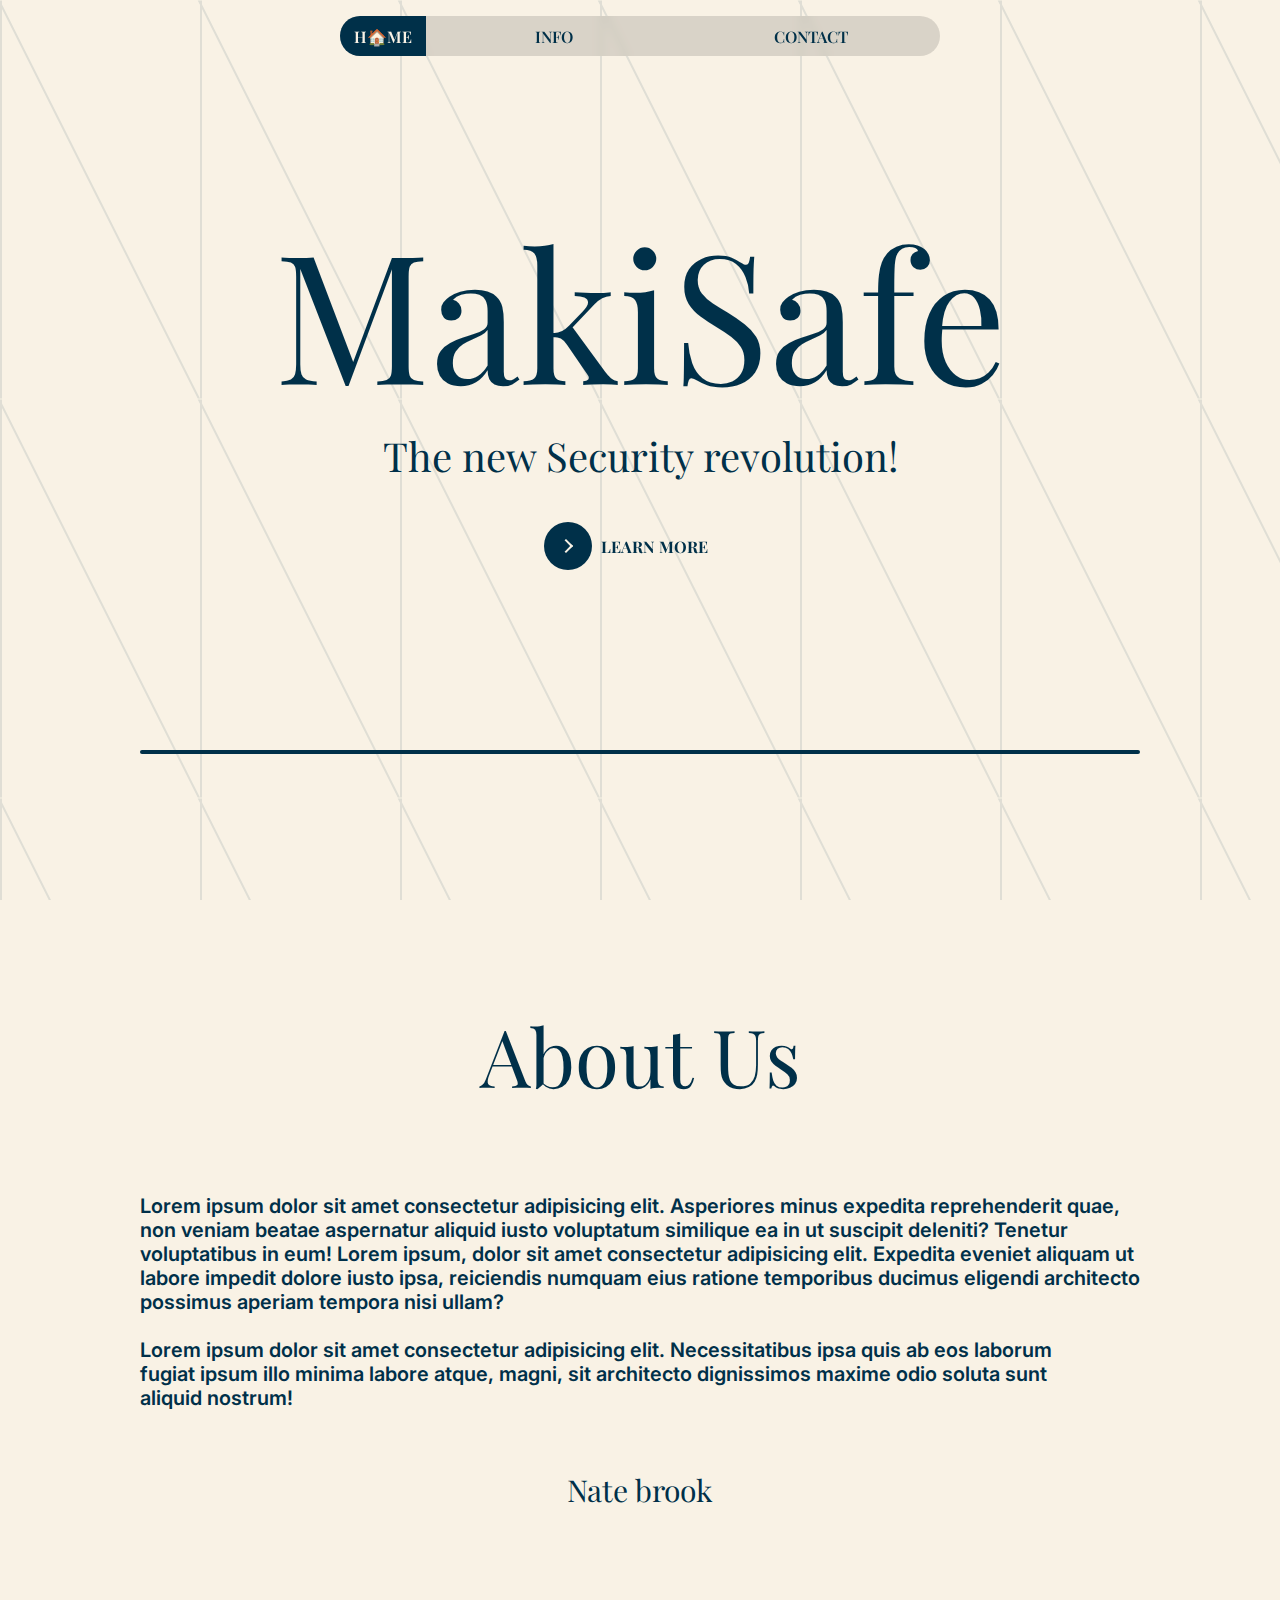
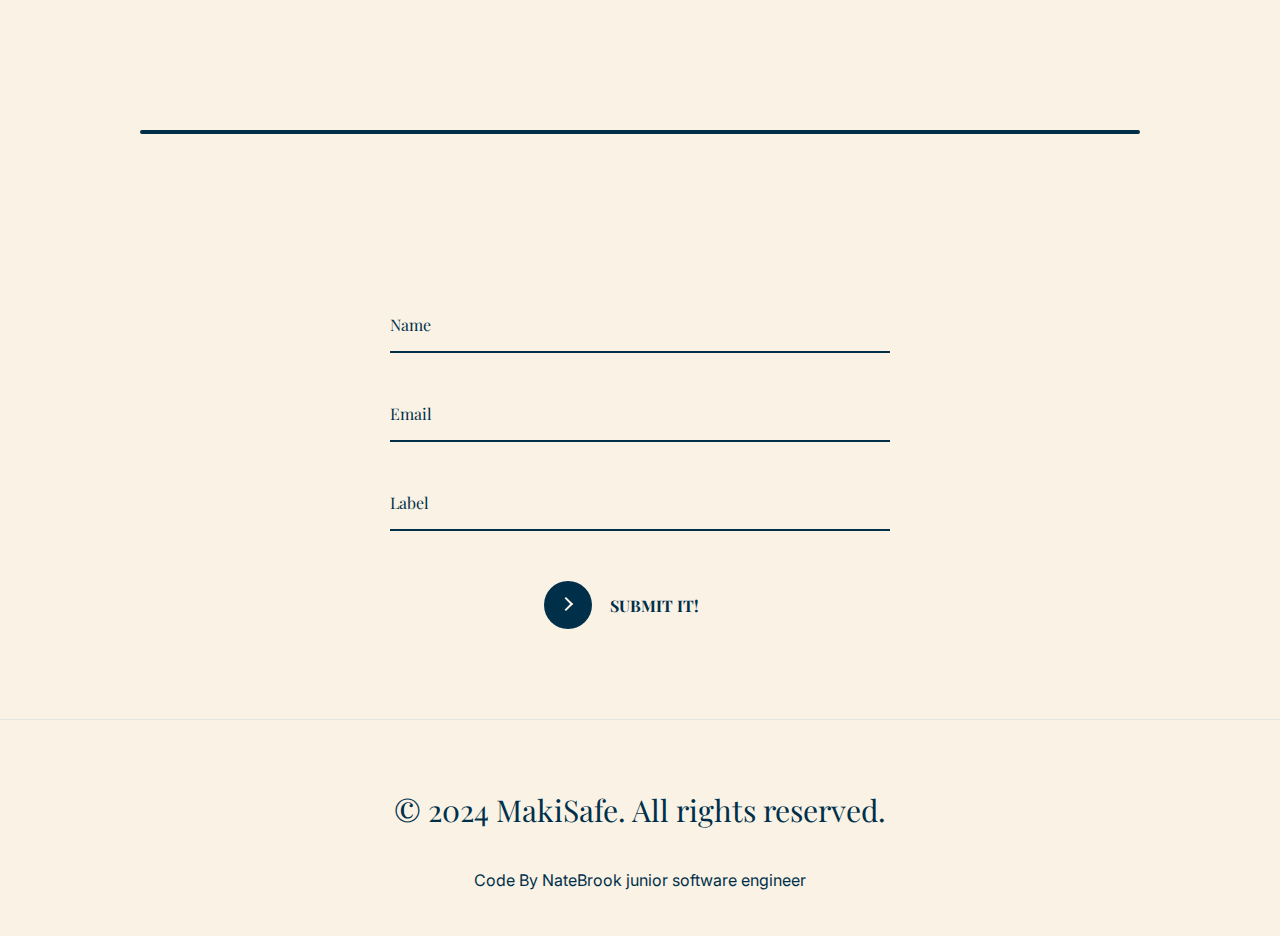
==== index.html @ 42808ca0 "Update index.html" ====
<!DOCTYPE html>
<html lang="en">
  <head>
    <link type="text/css" rel="stylesheet" href="style.css"/>
  </head>
  <body>
    <!DOCTYPE html>
<html lang="en">

<head>
  <meta charset="UTF-8">
  <meta name="viewport" content="width=device-width, initial-scale=1.0">
  <title>MakiSafe</title>

  <script src="https://code.jquery.com/jquery-3.6.4.min.js"></script>

</head>

<body>
  <header>
    <nav>
      <ul>
        <li class="home active"><a href="#hero">H🏠me</a></li>
        <li class="about"><a href="#about">Info</a></li>
        <li class="contact"><a href="#contact">Contact</a></li>
      </ul>
    </nav>
  </header>
  <main>
    <section class="hero" id="hero">
      <h1>MakiSafe</h1>
      <h3>The new Security revolution!</h3>
      <button class="learn-more">
        <span class="circle" aria-hidden="true">
        <span class="icon arrow"></span>
        </span>
        <span class="button-text">Learn More</span>
      </button>
    </section>
    <hr>
    <section class="about" id="about">
      <h2>About Us</h2>
      <p>Lorem ipsum dolor sit amet consectetur adipisicing elit. Asperiores minus expedita reprehenderit quae, non
        veniam beatae aspernatur aliquid iusto voluptatum similique ea in ut suscipit deleniti? Tenetur voluptatibus in
        eum! Lorem ipsum, dolor sit amet consectetur adipisicing elit. Expedita eveniet aliquam ut labore impedit dolore
        iusto ipsa, reiciendis numquam eius ratione temporibus ducimus eligendi architecto possimus aperiam tempora nisi
        ullam? <br> <br>Lorem ipsum dolor sit amet consectetur adipisicing elit. Necessitatibus ipsa quis ab eos laborum fugiat ipsum illo minima labore atque, magni, sit architecto dignissimos maxime odio soluta sunt aliquid nostrum!
        <br>
      </p>
      <h4>
        Nate brook
      </h4>
    </section>
    <hr>
    <section class="contact" id="contact">
      <form action="">
        <div class="input-container">
          <input type="text" id="input" required="">
          <label for="input" class="label">Name</label>
          <div class="underline"></div>
        </div>
        <div class="input-container">
          <input type="text" id="input" required="">
          <label for="input" class="label">Email</label>
          <div class="underline"></div>
        </div>
        <div class="input-container">
          <input type="text" id="input" required="">
          <label for="input" class="label">Label</label>
          <div class="underline"></div>
        </div>
        <button type="submit" class="learn-more">
        <span class="circle" aria-hidden="true">
        <span class="icon arrow"></span>
        </span>
        <span class="button-text">Submit It!</span>
      </button>

      </form>
    </section>
    <footer class="footer">
      <h4>© 2024 MakiSafe. All rights reserved.</h4>
      <h5>Code By NateBrook junior software engineer</h5>
    </footer>
</body>

</html>
    <script type="module" src="script.js"></script>
  </body>
</html>
---- style.css ----
@import url('https://fonts.googleapis.com/css2?family=Bebas+Neue&family=Playfair+Display:ital@1&display=swap');

  @import url('https://fonts.googleapis.com/css2?family=Inter&display=swap');

  :root {
    --strong: #780000;
    --titles: #C1121F;
    --primary: #f9f2e5;
    --secondary: #003049;
    --hover: #669BBC;
  }

  /* font-family: 'Bebas Neue', sans-serif;
  font-family: 'Playfair Display', serif; */


  /* Css reset start */
  * {
    min-width: 0;
    font: inherit;
  }

  *,
  *::before,
  *::after {
    box-sizing: border-box;
  }

  img,
  video,
  svg {
    display: block;
    height: auto;
    max-width: 100%;
  }

  body {
    margin: 0;
    min-height: 100dvh;
    font-family: 'Playfair Display', serif;
    color: var(--secondary);
  }

  h1,
  h2,
  h3,
  h4,
  h5,
  h6 {
    text-wrap: balance;
  }

  p {
    text-wrap: pretty;
  }

  /* Css reset end */

  html {
    background-color: var(--primary);
    background-image: url("data:image/svg+xml,%3Csvg xmlns='http://www.w3.org/2000/svg' width='200' height='399' viewBox='0 0 100 199'%3E%3Cg fill='%23003049' fill-opacity='.1'%3E%3Cpath d='M0 199V0h1v1.99L100 199h-1.12L1 4.22V199H0zM100 2h-.12l-1-2H100v2z'%3E%3C/path%3E%3C/g%3E%3C/svg%3E");
    background-attachment: fixed;
    scroll-behavior: smooth;
  }

  hr {
    width: 100%;
    max-width: 1000px;
    margin: auto;
    height: 4px;
    background-color: var(--secondary);
    border: none;
    border-radius: 25px;
    margin-top: 20dvh;
    margin-bottom: 20dvh;
  }

  p {
    font-weight: 600;
    text-align: left;
    font-size: clamp(10px, 17.5vw, 20px);
    font-family: 'Inter', sans-serif;
  }


  h1 {
    font-size: clamp(100px, 17.5vw, 180px);
    line-height: .1;
  }

  h2 {
    font-size: clamp(40px, 17.5vw, 80px);
  }

  h3 {
    font-size: clamp(40px, 17.5vw, 40px);
    margin-top: -10px;
  }

  h4 {
    font-size: clamp(20px, 17.5vw, 30px);
  }
  h5 {
    font-size: clamp(10px, 17.5vw, 16px);
    font-family: 'Inter', sans-serif;
  }

  button {
    position: relative;
    display: inline-block;
    cursor: pointer;
    outline: none;
    border: 0;
    vertical-align: middle;
    text-decoration: none;
    background: transparent;
    padding: 0;
    font-size: inherit;
    font-family: inherit;
  }

  button.learn-more {
    width: 12rem;
    height: auto;
  }

  button.learn-more .circle {
    -webkit-transition: all 0.45s cubic-bezier(0.65, 0, 0.076, 1);
    transition: all 0.45s cubic-bezier(0.65, 0, 0.076, 1);
    position: relative;
    display: block;
    margin: 0;
    width: 3rem;
    height: 3rem;
    background: var(--secondary);
    border-radius: 1.625rem;
  }

  button.learn-more .circle .icon {
    -webkit-transition: all 0.45s cubic-bezier(0.65, 0, 0.076, 1);
    transition: all 0.45s cubic-bezier(0.65, 0, 0.076, 1);
    position: absolute;
    top: 0;
    bottom: 0;
    margin: auto;
    background: var(--primary);
  }

  button.learn-more .circle .icon.arrow {
    -webkit-transition: all 0.45s cubic-bezier(0.65, 0, 0.076, 1);
    transition: all 0.45s cubic-bezier(0.65, 0, 0.076, 1);
    left: 0.625rem;
    width: 1.125rem;
    height: 0.125rem;
    background: none;
  }

  button.learn-more .circle .icon.arrow::before {
    position: absolute;
    content: "";
    top: -0.29rem;
    right: 0.0625rem;
    width: 0.625rem;
    height: 0.625rem;
    border-top: 0.125rem solid var(--primary);
    border-right: 0.125rem solid var(--primary);
    -webkit-transform: rotate(45deg);
    -ms-transform: rotate(45deg);
    transform: rotate(45deg);
  }

  button.learn-more .button-text {
    -webkit-transition: all 0.45s cubic-bezier(0.65, 0, 0.076, 1);
    transition: all 0.45s cubic-bezier(0.65, 0, 0.076, 1);
    position: absolute;
    top: 0;
    left: 0;
    right: 0;
    bottom: 0;
    padding: 0.75rem 0;
    margin: 0 0 0 1.85rem;
    color: var(--secondary);
    font-weight: 700;
    line-height: 1.6;
    text-align: center;
    text-transform: uppercase;
  }

  button:hover .circle {
    width: 100%;
  }

  button:hover .circle .icon.arrow {
    background: var(--primary);
    -webkit-transform: translate(1rem, 0);
    -ms-transform: translate(1rem, 0);
    transform: translate(1rem, 0);
  }

  button:hover .button-text {
    color: var(--primary);
  }

  header {
    width: 100%;
    text-align: center;
    position: fixed;
    top: 0;
  }

  nav {
    max-width: 600px;
    width: 100%;
    margin: auto;
    z-index:9999;
  }

  nav ul {
    width: 100%;
    display: flex;
    list-style: none;
    background: #00000020;
    backdrop-filter: blur(5px);
    height: 2.5em;
    align-items: center;
    border-radius: 50px;
    padding: 0;
  }

  nav li {
    width: calc(100% / 3);
    align-items: center;
    display: flex;
    justify-content: center;
    color: var(--secondary);
    height: 100%;
    font-weight: 600;
    text-transform: uppercase;
    transition: all ease .25s;
  }

  nav li:nth-child(1) {
    border-radius: 50px 0px 0px 50px;
  }

  nav li:nth-child(3) {
    border-radius: 0px 50px 50px 0px;
  }

  nav li.active {
    background: var(--secondary);
    color: var(--primary);
  }

  nav li:hover {
    background: var(--secondary);
    color: var(--primary);
  }

  nav li a {
    text-decoration: none;
    color: var(--secondary);
    text-align: center;
    display: flex;
    align-items: center;
    justify-content: center;
    width: 100%;
    height: 100%;
  }

  nav li:hover a {
    color: var(--primary);
  }

  nav li.active a {
    color: var(--primary);
  }

  .hero {
    padding-top: 20dvh;

    text-align: center;
    width: 100%;
    display: flex;
    align-items: center;
    flex-direction: column;
    max-width: 1000px;
    margin: auto;
  }

  .about {
    text-align: center;
    width: 100%;
    display: flex;
    align-items: center;
    flex-direction: column;
    max-width: 1000px;
    margin: auto;
  }

  .contact {
    text-align: center;
    width: 100%;
    max-width: 1000px;
    margin: auto;
  }

  .input-container {
    position: relative;
    margin: 50px auto;
    width: 100%;
    max-width: 500px;
  }

  .input-container input[type="text"] {
    font-size: 20px;
    width: 100%;
    border: none;
    border-bottom: 2px solid var(--secondary);
    padding: 5px 0;
    background-color: transparent;
    outline: none;
  }

  .input-container .label {
    position: absolute;
    top: 0;
    left: 0;
    color: var(--secondary);
    -webkit-transition: all 0.3s ease;
    transition: all 0.3s ease;
    pointer-events: none;
  }

  .input-container input[type="text"]:focus~.label,
  .input-container input[type="text"]:valid~.label {
    top: -20px;
    font-size: 16px;
    color: var(--titles);
  }

  .input-container .underline {
    position: absolute;
    bottom: 0;
    left: 0;
    height: 2px;
    width: 100%;
    background-color: var(--titles);
    -webkit-transform: scaleX(0);
    -ms-transform: scaleX(0);
    transform: scaleX(0);
    -webkit-transition: all 0.3s ease;
    transition: all 0.3s ease;
  }

  .input-container input[type="text"]:focus~.underline,
  .input-container input[type="text"]:valid~.underline {
    -webkit-transform: scaleX(1);
    -ms-transform: scaleX(1);
    transform: scaleX(1);
  }

  .footer {
    padding: 30px 30px 20px 30px;
    border-top: 1px solid #e5e5e5;
    margin-top: 10dvh;
    width: 100%;
    text-align: center;
    
  }
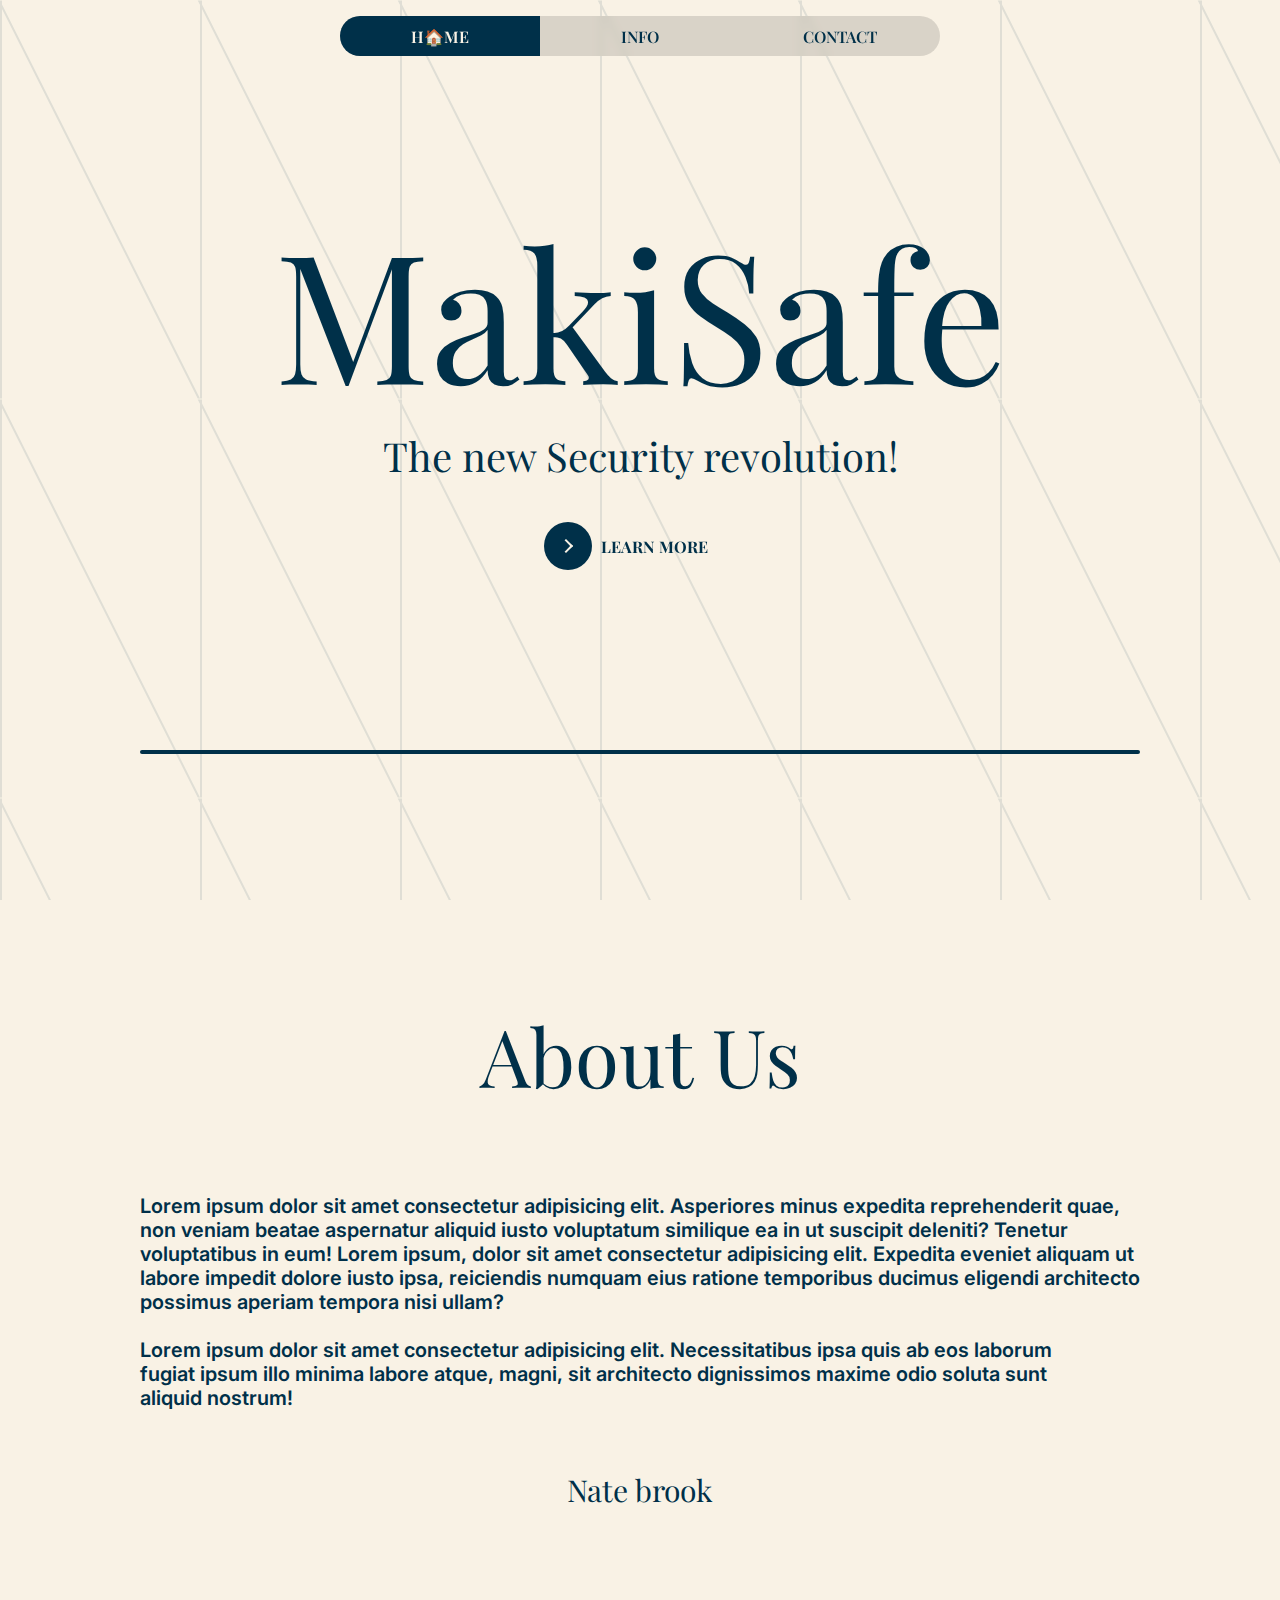
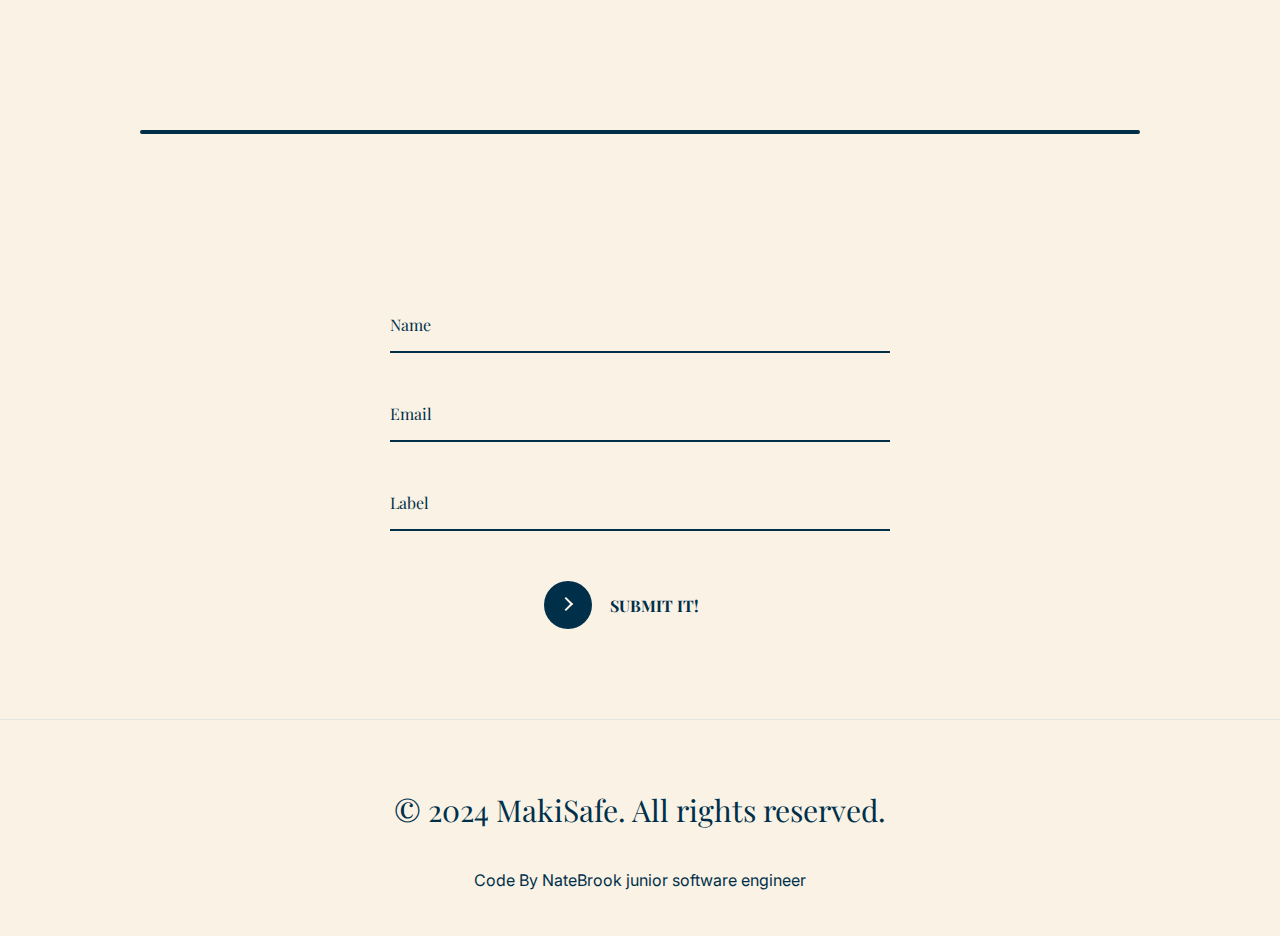
==== commit f2e825a8: "Update index.html" ====
--- a/index.html
+++ b/index.html
@@ -20,14 +20,14 @@
   <header>
     <nav>
       <ul>
-        <li class="home active"><a href="#hero">H🏠me</a></li>
-        <li class="about"><a href="#about">Info</a></li>
-        <li class="contact"><a href="#contact">Contact</a></li>
+        <li class="home active"><a href="#home">H🏠me</a></li>
+        <li class="info"><a href="#info">Info</a></li>
+        <li class="contactus"><a href="#contactus">Contact</a></li>
       </ul>
     </nav>
   </header>
   <main>
-    <section class="hero" id="hero">
+    <section class="hero" id="home">
       <h1>MakiSafe</h1>
       <h3>The new Security revolution!</h3>
       <button class="learn-more">
@@ -38,7 +38,7 @@
       </button>
     </section>
     <hr>
-    <section class="about" id="about">
+    <section class="about" id="info">
       <h2>About Us</h2>
       <p>Lorem ipsum dolor sit amet consectetur adipisicing elit. Asperiores minus expedita reprehenderit quae, non
         veniam beatae aspernatur aliquid iusto voluptatum similique ea in ut suscipit deleniti? Tenetur voluptatibus in
@@ -52,7 +52,7 @@
       </h4>
     </section>
     <hr>
-    <section class="contact" id="contact">
+    <section class="contact" id="contactus">
       <form action="">
         <div class="input-container">
           <input type="text" id="input" required="">
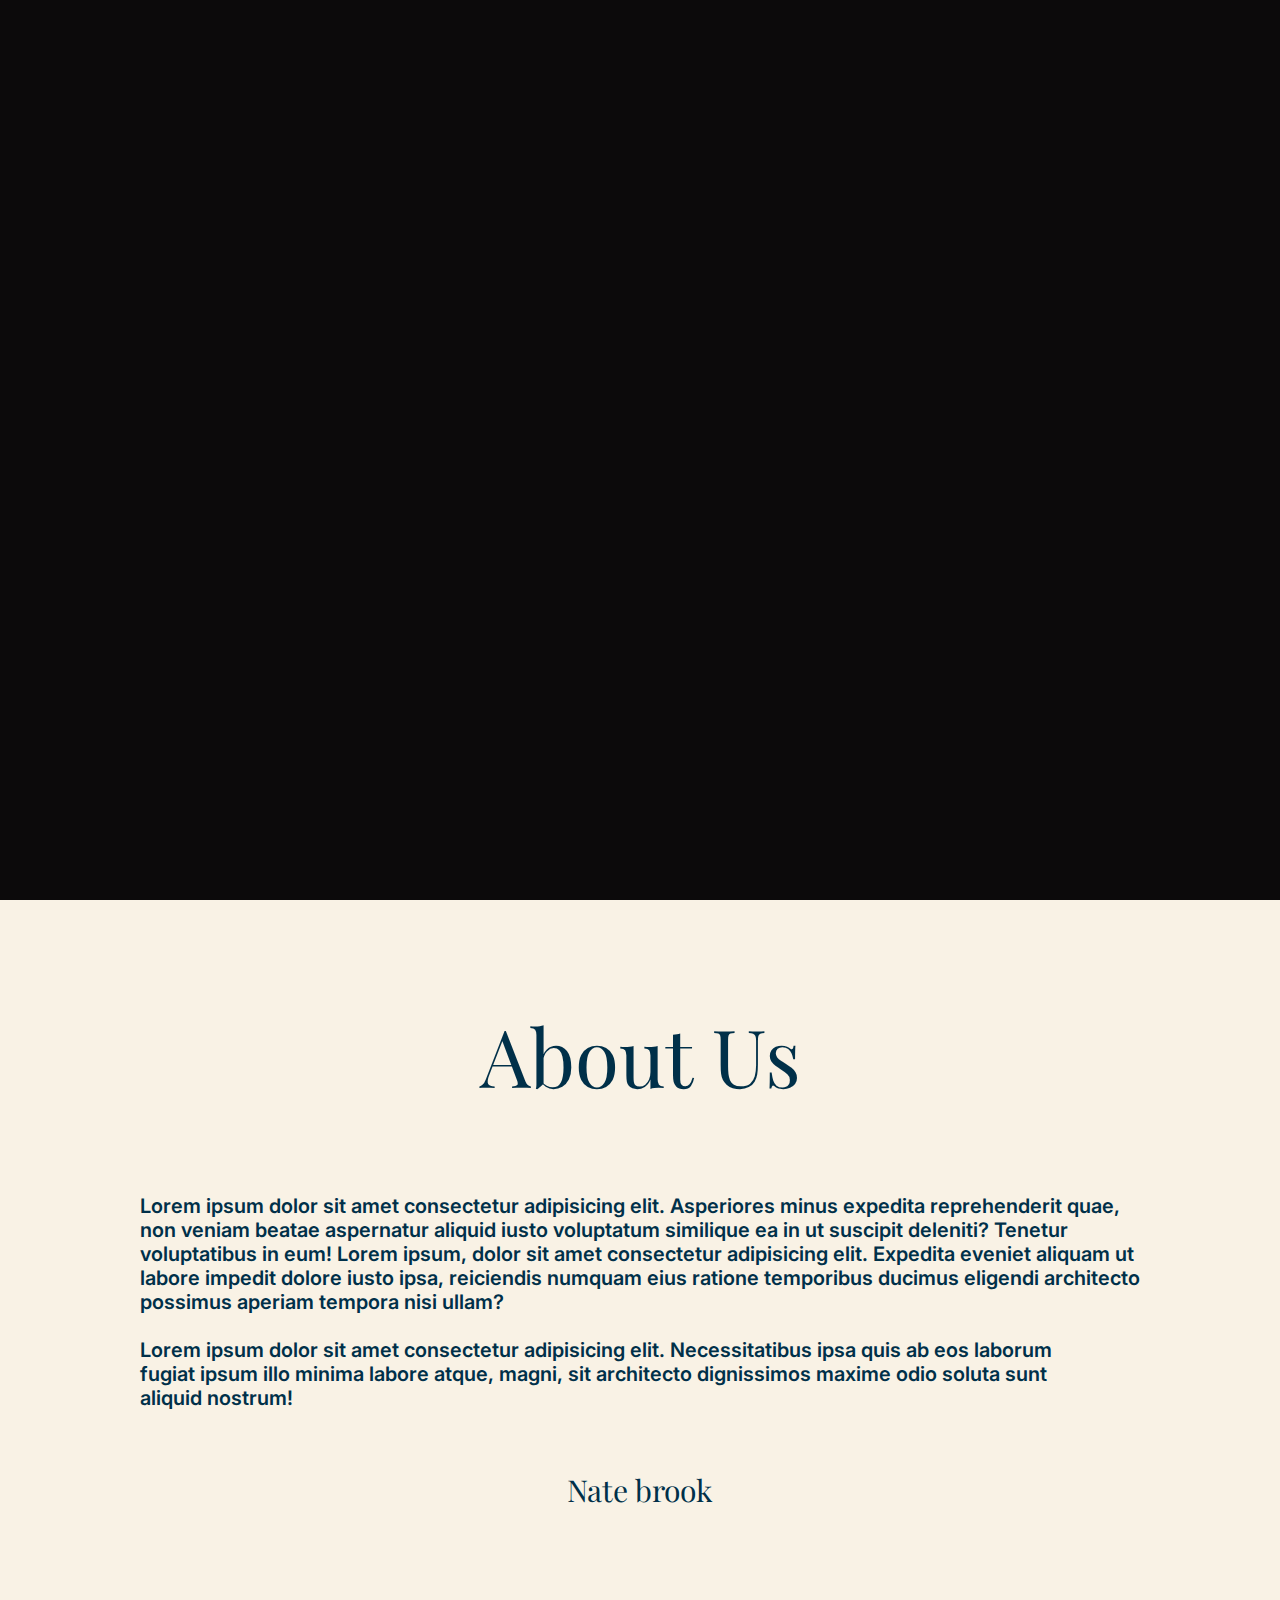
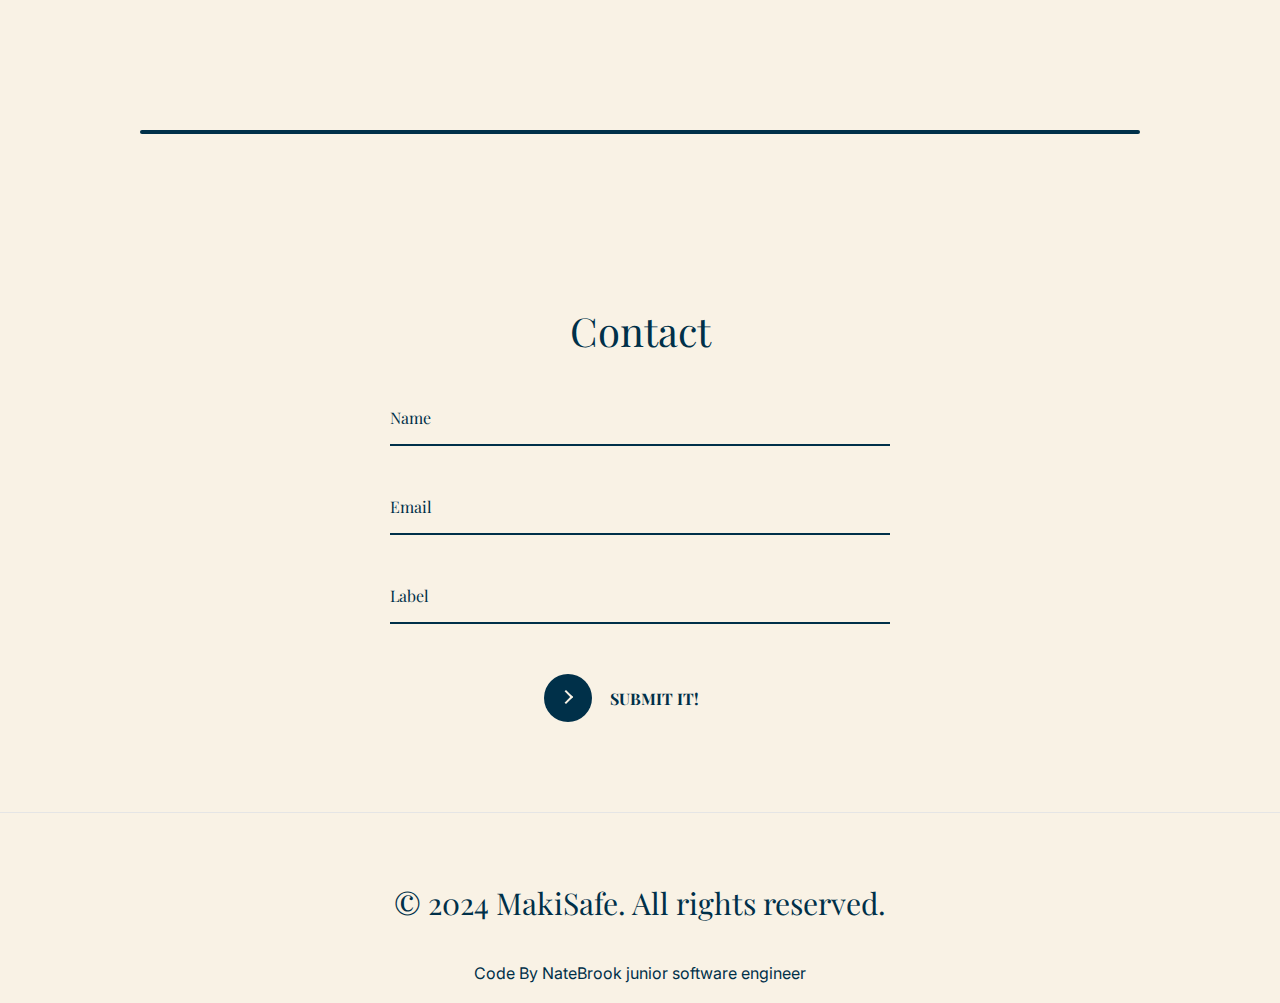
==== commit bc003242: "Add files via upload" ====
--- a/index.html
+++ b/index.html
@@ -1,23 +1,31 @@
 <!DOCTYPE html>
-<html lang="en">
-  <head>
-    <link type="text/css" rel="stylesheet" href="style.css"/>
-  </head>
-  <body>
-    <!DOCTYPE html>
 <html lang="en">
 
 <head>
   <meta charset="UTF-8">
   <meta name="viewport" content="width=device-width, initial-scale=1.0">
   <title>MakiSafe</title>
+  <link rel="stylesheet" href="/style.css">
 
   <script src="https://code.jquery.com/jquery-3.6.4.min.js"></script>
+  <script src='https://unpkg.co/gsap@3/dist/gsap.min.js'></script>
 
 </head>
 
 <body>
+  <div class="preloader">
+    <div class="text-container">
+      <h5>The</h5>
+      <h5>New</h5>
+      <h5>Security</h5>
+      <h5>Revolution!</h5>
+    </div>
+  </div>
   <header>
+    <div class="logo">
+      <h3 class="main">🔐</h3>
+      <h3 class="submain">🔓</h3>
+    </div>
     <nav>
       <ul>
         <li class="home active"><a href="#home">H🏠me</a></li>
@@ -32,7 +40,7 @@
       <h3>The new Security revolution!</h3>
       <button class="learn-more">
         <span class="circle" aria-hidden="true">
-        <span class="icon arrow"></span>
+          <span class="icon arrow"></span>
         </span>
         <span class="button-text">Learn More</span>
       </button>
@@ -44,7 +52,9 @@
         veniam beatae aspernatur aliquid iusto voluptatum similique ea in ut suscipit deleniti? Tenetur voluptatibus in
         eum! Lorem ipsum, dolor sit amet consectetur adipisicing elit. Expedita eveniet aliquam ut labore impedit dolore
         iusto ipsa, reiciendis numquam eius ratione temporibus ducimus eligendi architecto possimus aperiam tempora nisi
-        ullam? <br> <br>Lorem ipsum dolor sit amet consectetur adipisicing elit. Necessitatibus ipsa quis ab eos laborum fugiat ipsum illo minima labore atque, magni, sit architecto dignissimos maxime odio soluta sunt aliquid nostrum!
+        ullam? <br> <br>Lorem ipsum dolor sit amet consectetur adipisicing elit. Necessitatibus ipsa quis ab eos laborum
+        fugiat ipsum illo minima labore atque, magni, sit architecto dignissimos maxime odio soluta sunt aliquid
+        nostrum!
         <br>
       </p>
       <h4>
@@ -53,6 +63,7 @@
     </section>
     <hr>
     <section class="contact" id="contactus">
+      <h3>Contact</h3>
       <form action="">
         <div class="input-container">
           <input type="text" id="input" required="">
@@ -70,11 +81,11 @@
           <div class="underline"></div>
         </div>
         <button type="submit" class="learn-more">
-        <span class="circle" aria-hidden="true">
-        <span class="icon arrow"></span>
-        </span>
-        <span class="button-text">Submit It!</span>
-      </button>
+          <span class="circle" aria-hidden="true">
+            <span class="icon arrow"></span>
+          </span>
+          <span class="button-text">Submit It!</span>
+        </button>
 
       </form>
     </section>
@@ -83,8 +94,7 @@
       <h5>Code By NateBrook junior software engineer</h5>
     </footer>
 </body>
+<script type="module" src="/script.js"></script>
 
-</html>
-    <script type="module" src="script.js"></script>
-  </body>
-</html>
+
+</html>--- a/style.css
+++ b/style.css
@@ -56,11 +56,17 @@
 
   /* Css reset end */
 
+
   html {
     background-color: var(--primary);
     background-image: url("data:image/svg+xml,%3Csvg xmlns='http://www.w3.org/2000/svg' width='200' height='399' viewBox='0 0 100 199'%3E%3Cg fill='%23003049' fill-opacity='.1'%3E%3Cpath d='M0 199V0h1v1.99L100 199h-1.12L1 4.22V199H0zM100 2h-.12l-1-2H100v2z'%3E%3C/path%3E%3C/g%3E%3C/svg%3E");
     background-attachment: fixed;
     scroll-behavior: smooth;
+  }
+
+  ::selection{
+    background-color: var(--secondary);
+    color: var(--primary);
   }
 
   hr {
@@ -208,11 +214,40 @@
     top: 0;
   }
 
+
+  .logo{
+    float: left;
+    margin-top: 2em;
+    margin-left: 2em;
+  }
+
+  .logo .main{
+    display: block;
+  }
+
+  .logo .submain{
+    display: none;
+  }
+
+  .logo:hover{
+    cursor: pointer;
+    
+  }
+
+  .logo:hover .main{
+    display: none;
+  }
+
+  .logo:hover .submain{
+    display: block;
+  }
+
   nav {
     max-width: 600px;
     width: 100%;
     margin: auto;
     z-index:9999;
+    margin-top: 2em;
   }
 
   nav ul {
@@ -368,3 +403,80 @@
     text-align: center;
     
   }
+
+
+  .loader {
+    border: 4px solid rgba(0, 0, 0, .1);
+    border-left-color: transparent;
+    border-radius: 50%;
+    border: 4px solid rgba(0, 0, 0, .1);
+    border-left-color: transparent;
+    width: 36px;
+    height: 36px;
+    border: 4px solid rgba(0, 0, 0, .1);
+    border-left-color: transparent;
+    width: 36px;
+    height: 36px;
+    -webkit-animation: spin89345 1s linear infinite;
+            animation: spin89345 1s linear infinite;
+  }
+
+  
+  @-webkit-keyframes spin89345 {
+    0% {
+      -webkit-transform: rotate(0deg);
+              transform: rotate(0deg);
+    }
+  
+    100% {
+      -webkit-transform: rotate(360deg);
+              transform: rotate(360deg);
+    }
+  }
+  
+  @keyframes spin89345 {
+    0% {
+      -webkit-transform: rotate(0deg);
+              transform: rotate(0deg);
+    }
+  
+    100% {
+      -webkit-transform: rotate(360deg);
+              transform: rotate(360deg);
+    }
+  }
+
+
+  .preloader {
+    position: fixed;
+    top: 0;
+    left: 0;
+    width: 100%;
+    height: 100%;
+    display: flex;
+    justify-content: center;
+    align-items: center;
+    background-color: #0c0a0b;
+    overflow: hidden;
+    z-index: 100;
+  }
+  .preloader .text-container {
+    display: flex;
+    flex-direction: row;
+    gap: 1em;
+    overflow: hidden;
+    color: white;
+    opacity: 0;
+    
+  
+  }
+
+
+  .preloader .text-container h5{
+    font-size: clamp(26px, 17.5vw, 36px) !important;
+  }
+
+  h5{
+    margin: 0;
+    padding: 0;
+  }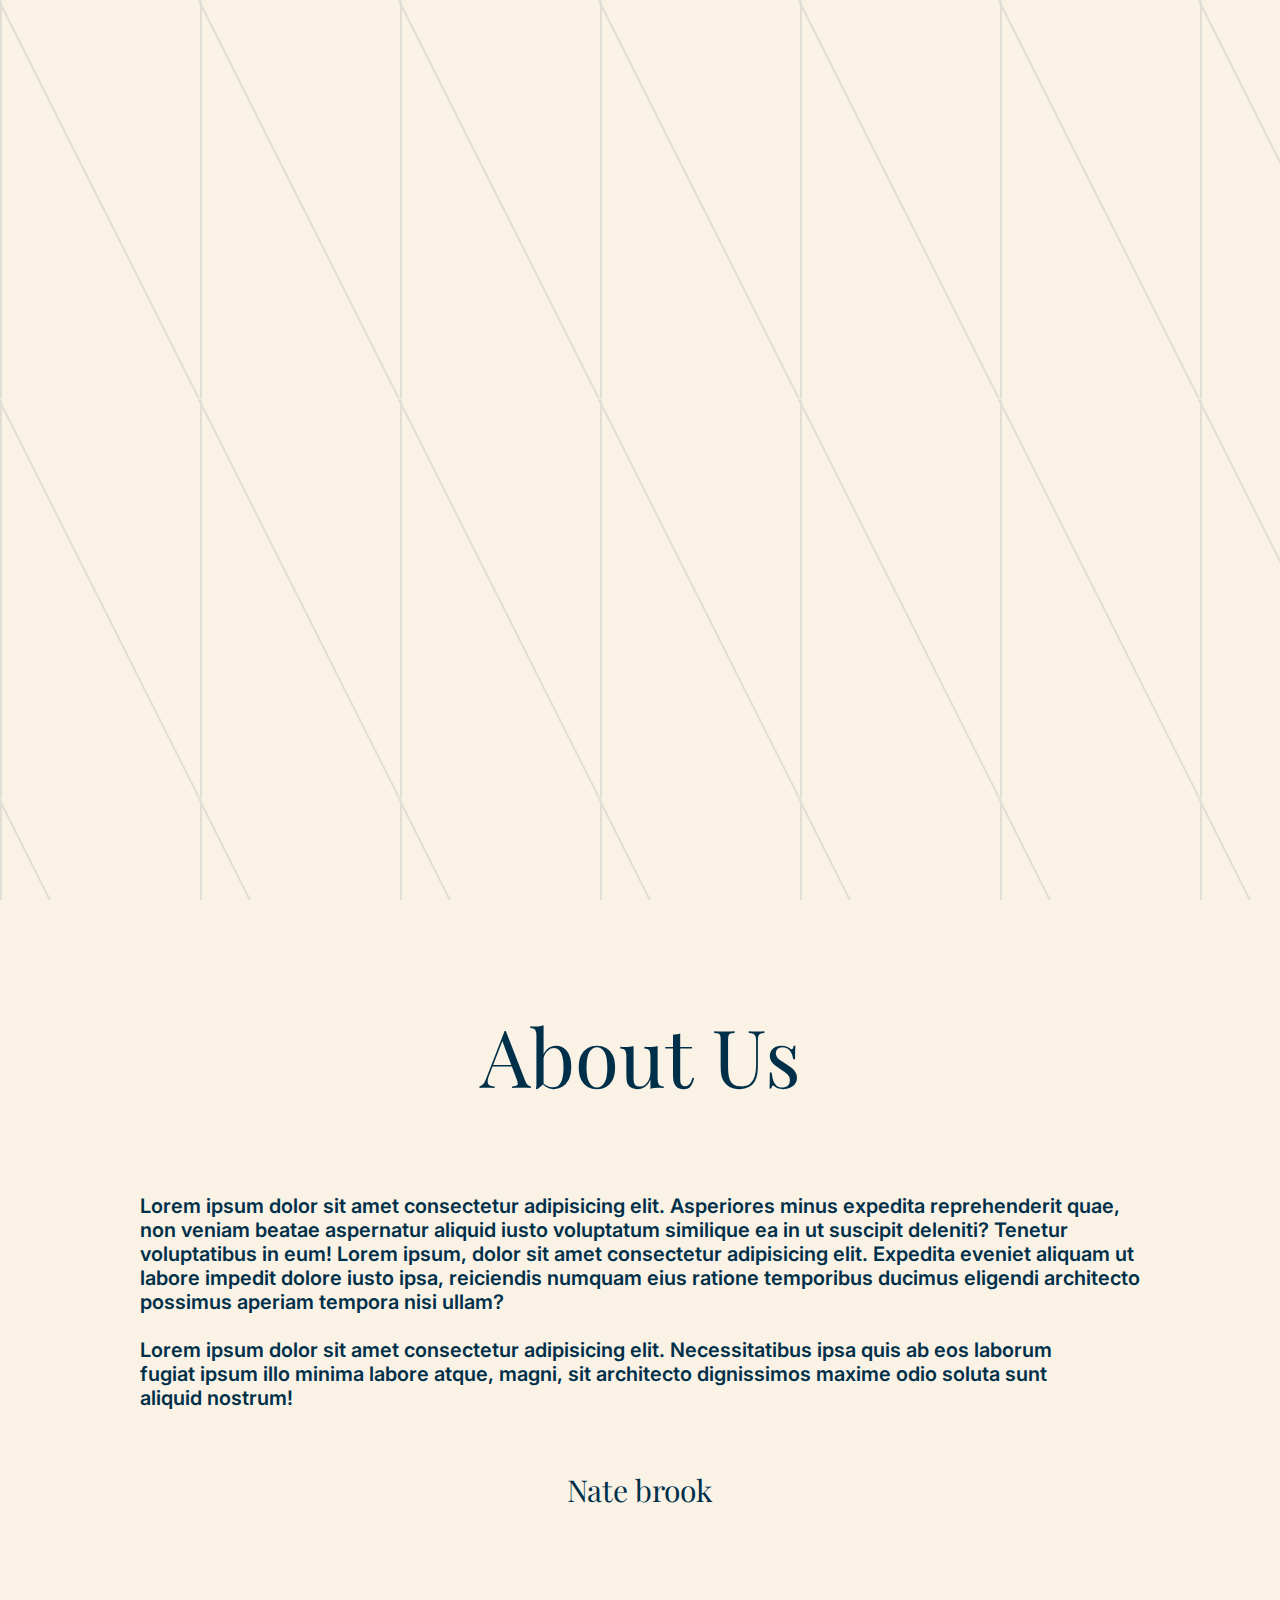
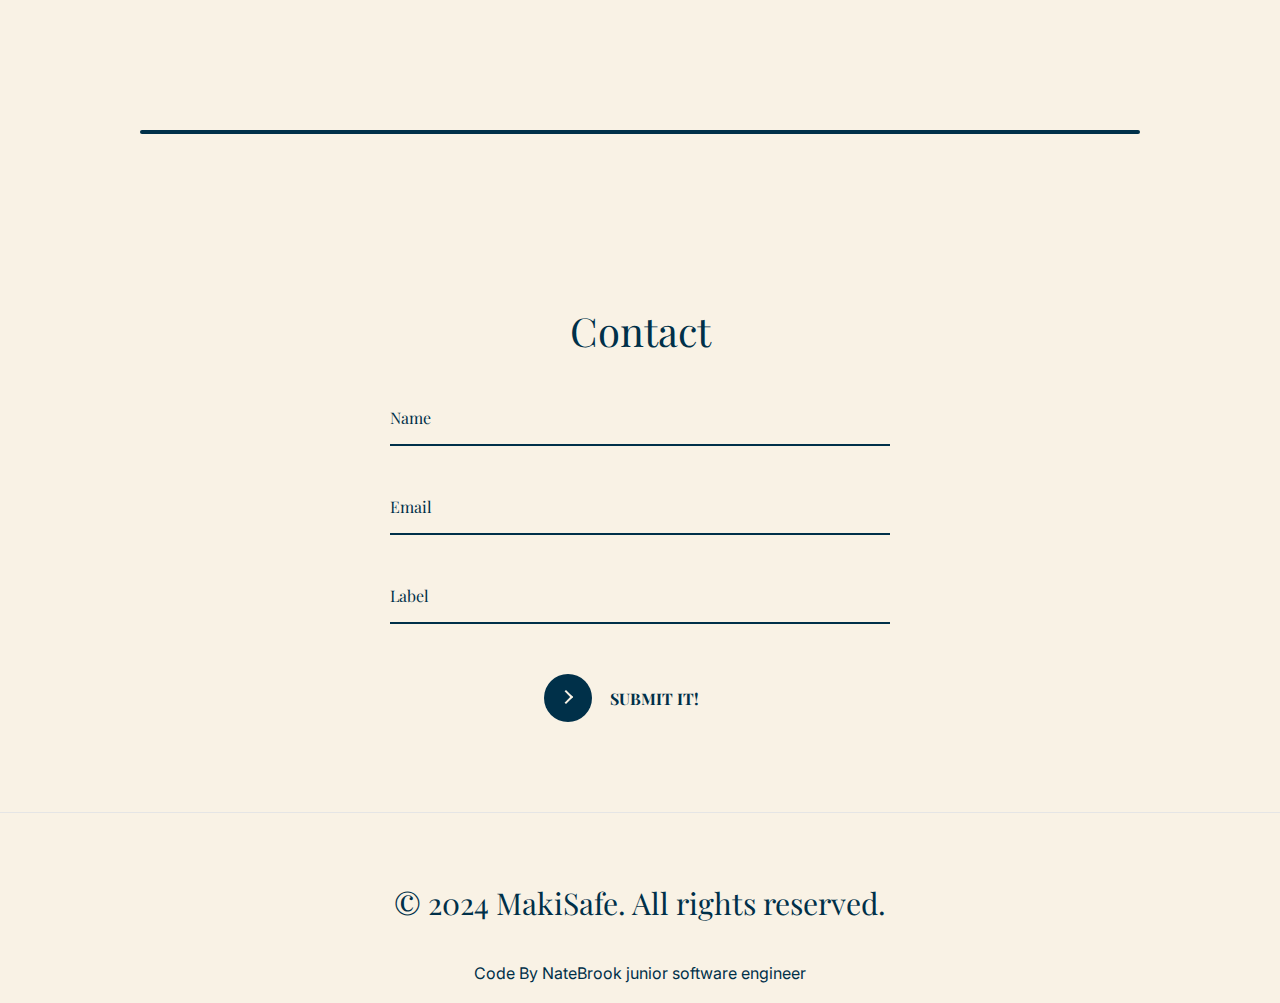
==== commit 8538ed87: "Add files via upload" ====
--- a/index.html
+++ b/index.html
@@ -19,6 +19,7 @@
       <h5>New</h5>
       <h5>Security</h5>
       <h5>Revolution!</h5>
+      <h5>🔐</h5>
     </div>
   </div>
   <header>
--- a/style.css
+++ b/style.css
@@ -223,10 +223,12 @@
 
   .logo .main{
     display: block;
+    transition: all ease 1s;
   }
 
   .logo .submain{
     display: none;
+    transition: all ease 1s;
   }
 
   .logo:hover{
@@ -456,7 +458,9 @@
     display: flex;
     justify-content: center;
     align-items: center;
-    background-color: #0c0a0b;
+    background-color: var(--primary);
+    background-image: url("data:image/svg+xml,%3Csvg xmlns='http://www.w3.org/2000/svg' width='200' height='399' viewBox='0 0 100 199'%3E%3Cg fill='%23003049' fill-opacity='.1'%3E%3Cpath d='M0 199V0h1v1.99L100 199h-1.12L1 4.22V199H0zM100 2h-.12l-1-2H100v2z'%3E%3C/path%3E%3C/g%3E%3C/svg%3E");
+    background-attachment: fixed;
     overflow: hidden;
     z-index: 100;
   }
@@ -465,7 +469,7 @@
     flex-direction: row;
     gap: 1em;
     overflow: hidden;
-    color: white;
+    color: var(--secondary);
     opacity: 0;
     
   
@@ -473,7 +477,7 @@
 
 
   .preloader .text-container h5{
-    font-size: clamp(26px, 17.5vw, 36px) !important;
+    font-size: clamp(26px, 17.5vw, 46px) !important;
   }
 
   h5{
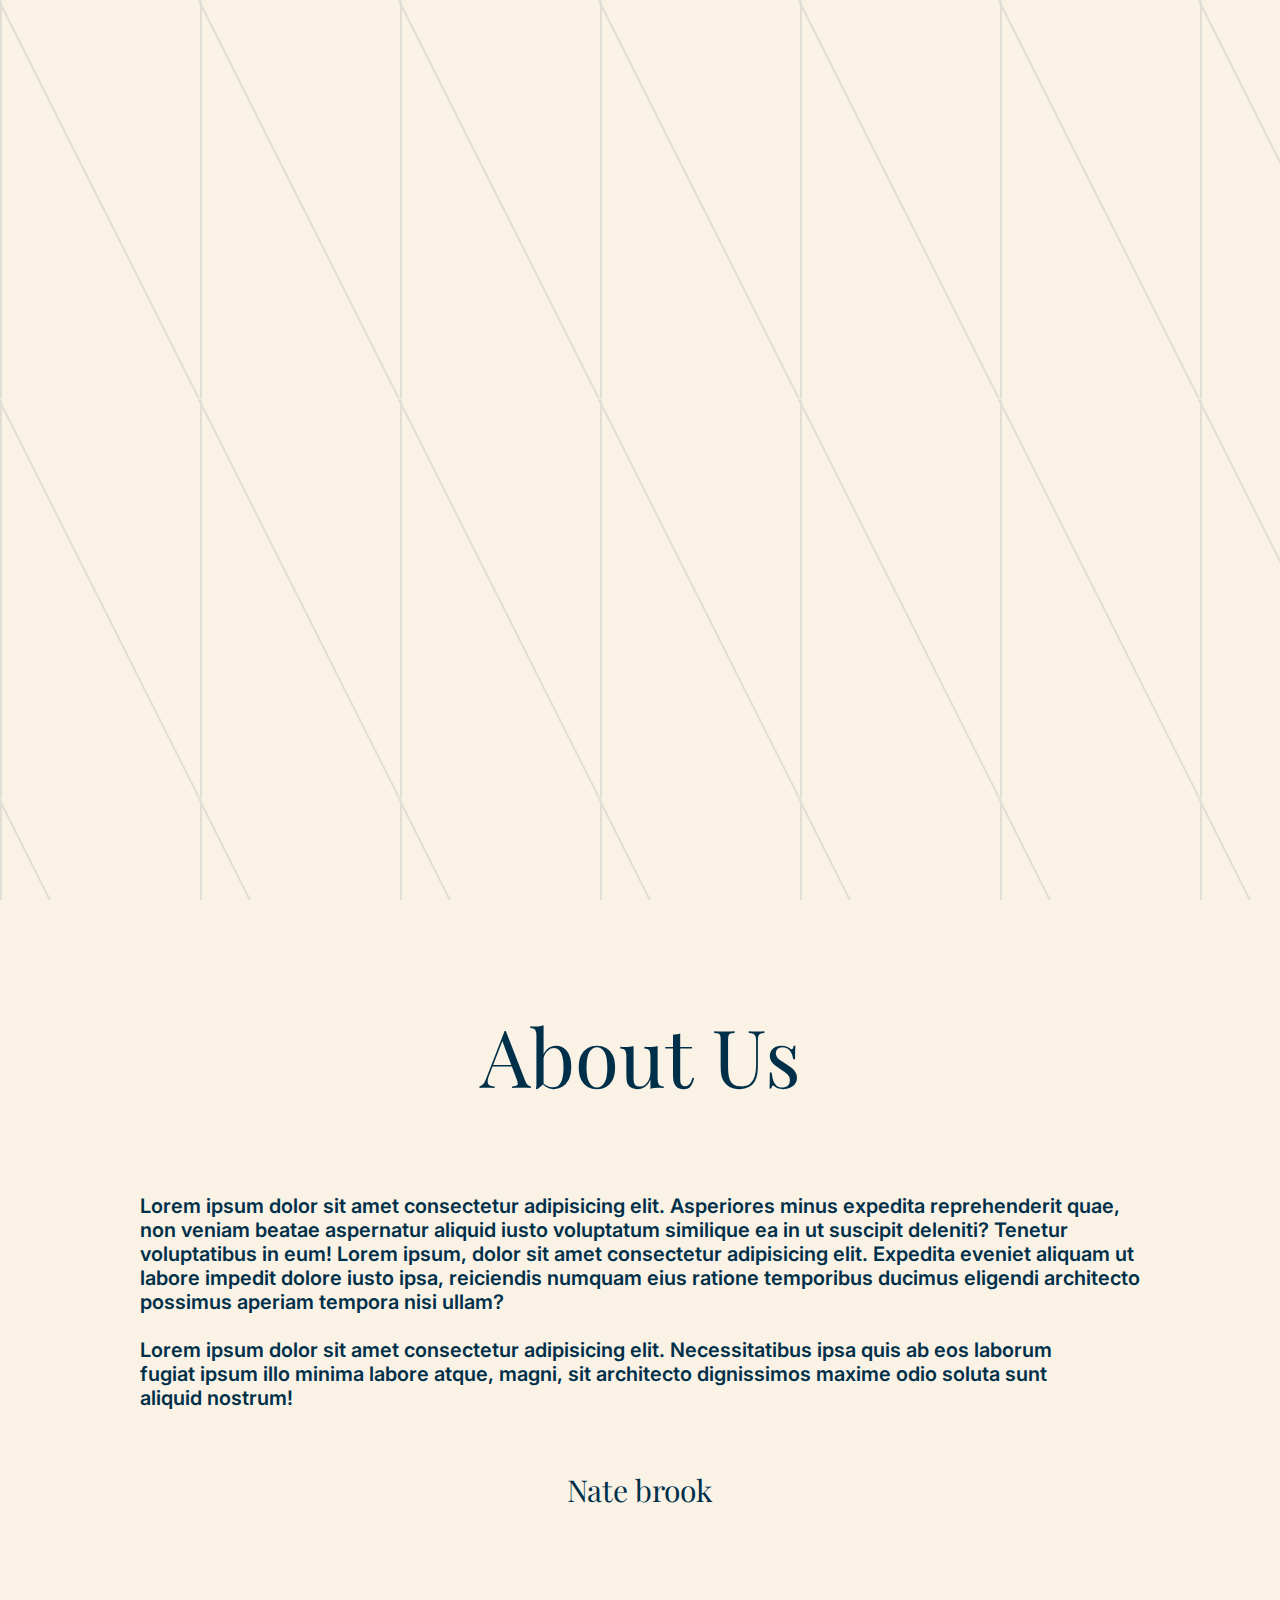
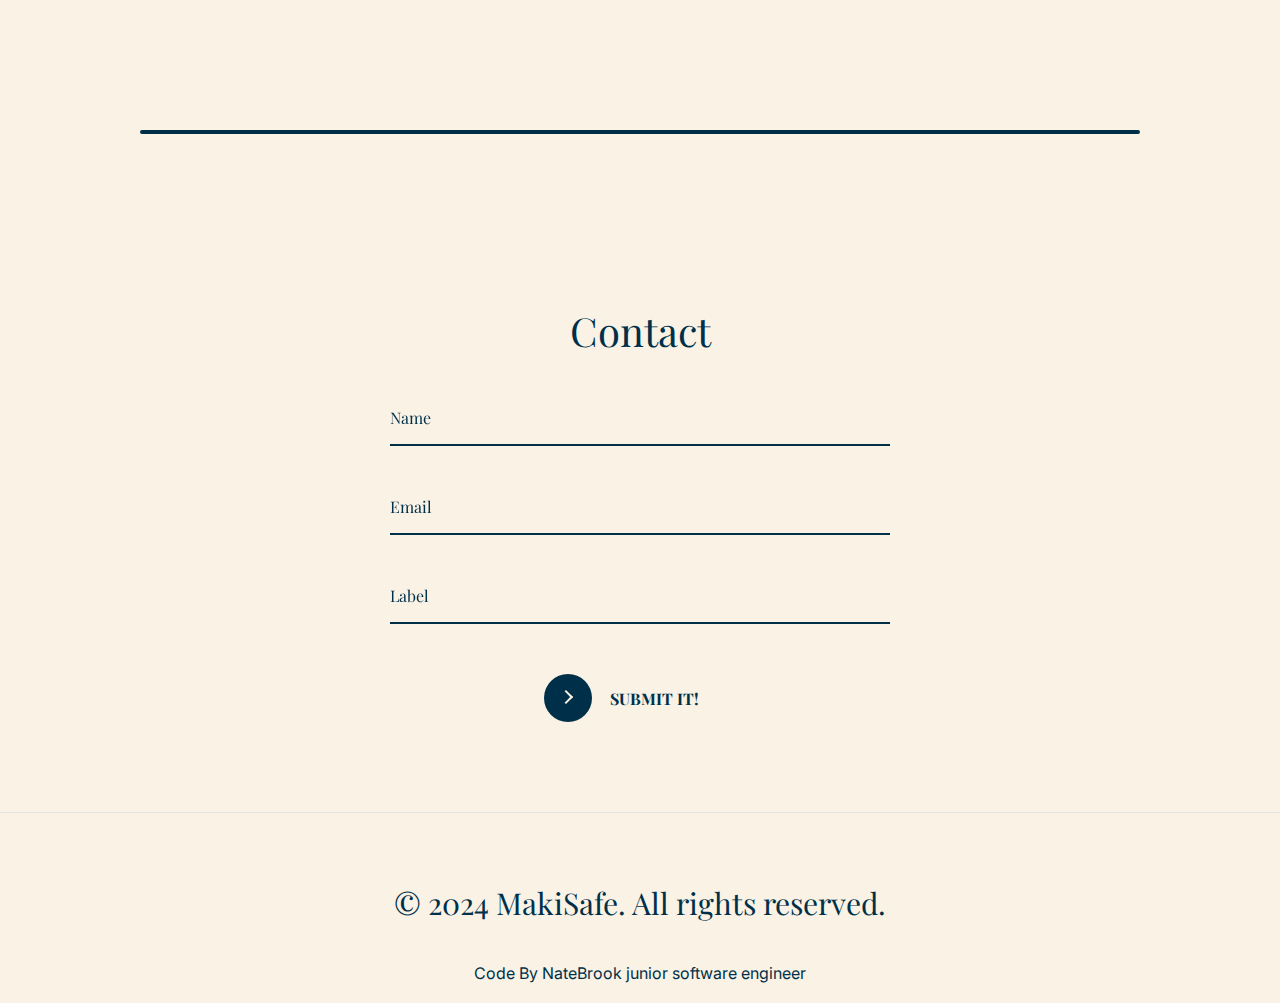
==== commit 17d753c6: "Add files via upload" ====
--- a/index.html
+++ b/index.html
@@ -8,11 +8,69 @@
   <link rel="stylesheet" href="/style.css">
 
   <script src="https://code.jquery.com/jquery-3.6.4.min.js"></script>
+  <script src="https://ajax.googleapis.com/ajax/libs/jquery/3.7.1/jquery.min.js"></script>
   <script src='https://unpkg.co/gsap@3/dist/gsap.min.js'></script>
 
 </head>
 
 <body>
+  <div class="cookies">
+    <h4>Cookies 🍪</h4>
+    <br>
+    <h5>Lorem ipsum dolor sit amet consectetur adipisicing elit. Quibusdam, facilis est ab deserunt placeat molestias
+      corrupti excepturi quos consequuntur atque at. Officiis molestiae consequatur itaque atque distinctio
+      exercitationem odio ullam!</h5>
+    <br>
+
+    <div class="flex">
+      <a href="#" onclick="alert('You might accept the cookies to be able to navigate the page 🍪!')">Decline</a>
+
+      <button class="accept">
+        Accept
+        <div class="icon-1">
+          <svg xmlns:xlink="http://www.w3.org/1999/xlink" viewBox="0 0 26.3 65.33"
+            style="shape-rendering:geometricPrecision; text-rendering:geometricPrecision; image-rendering:optimizeQuality; fill-rule:evenodd; clip-rule:evenodd"
+            version="1.1" xml:space="preserve" xmlns="http://www.w3.org/2000/svg">
+            <defs></defs>
+            <g id="Layer_x0020_1">
+              <metadata id="CorelCorpID_0Corel-Layer"></metadata>
+              <path
+                d="M13.98 52.87c0.37,-0.8 0.6,-1.74 0.67,-2.74 1.01,1.1 2.23,2.68 1.24,3.87 -0.22,0.26 -0.41,0.61 -0.59,0.97 -2.95,5.89 3.44,10.87 2.98,0.78 0.29,0.23 0.73,0.82 1.03,1.18 0.33,0.4 0.7,0.77 1,1.15 0.29,0.64 -0.09,2.68 1.77,4.91 5.42,6.5 5.67,-2.38 0.47,-4.62 -0.41,-0.18 -0.95,-0.26 -1.28,-0.54 -0.5,-0.41 -1.23,-1.37 -1.66,-1.9 0.03,-0.43 -0.17,-0.13 0.11,-0.33 4.98,1.72 8.4,-1.04 2.38,-3.16 -1.98,-0.7 -2.9,-0.36 -4.72,0.16 -0.63,-0.58 -2.38,-3.82 -2.82,-4.76 1.21,0.56 1.72,1.17 3.47,1.3 6.5,0.5 2.31,-4.21 -2.07,-4.04 -1.12,0.04 -1.62,0.37 -2.49,0.62l-1.25 -3.11c0.03,-0.26 0.01,-0.18 0.1,-0.28 1.35,0.86 1.43,1 3.25,1.45 2.35,0.15 3.91,-0.15 1.75,-2.4 -1.22,-1.27 -2.43,-2.04 -4.22,-2.23l-2.08 0.13c-0.35,-0.58 -0.99,-2.59 -1.12,-3.3l-0.01 -0.01 -0 -0 -0 -0 -0 -0 -0 -0 -0 -0 -0 -0 -0 -0 -0 -0 -0 -0 -0 -0 -0 -0 -0 -0 -0 -0 -0 -0 -0 -0c-0.24,-0.36 1.88,1.31 2.58,1.57 1.32,0.49 2.6,0.33 3.82,0 -0.37,-1.08 -1.17,-2.31 -2.13,-3.11 -1.79,-1.51 -3.07,-1.41 -5.22,-1.38l-0.93 -4.07c0.41,-0.57 1.41,0.9 2.82,1.36 0.96,0.31 1.94,0.41 3,0.14 2,-0.52 -2.25,-4.4 -4.53,-4.71 -0.7,-0.1 -1.23,-0.04 -1.92,-0.03 -0.46,-0.82 -0.68,-3.61 -0.92,-4.74 0.8,0.88 1.15,1.54 2.25,2.23 0.8,0.5 1.58,0.78 2.57,0.85 2.54,0.18 -0.1,-3.47 -0.87,-4.24 -1.05,-1.05 -2.34,-1.59 -4.32,-1.78l-0.33 -3.49c0.83,0.67 1.15,1.48 2.3,2.16 1.07,0.63 2.02,0.89 3.58,0.79 0.15,-1.34 -1.07,-3.39 -2.03,-4.3 -1.05,-0.99 -2.08,-1.47 -3.91,-1.68l-0.07 -3.27 0.32 -0.65c0.44,0.88 1.4,1.74 2.24,2.22 0.69,0.39 2.4,1.1 3.44,0.67 0.31,-1.92 -1.84,-4.49 -3.5,-5.29 -0.81,-0.39 -1.61,-0.41 -2.18,-0.68 -0.12,-1.28 0.27,-3.23 0.37,-4.55l-0.89 0c-0.06,1.28 -0.35,3.12 -0.34,4.31 -0.44,0.45 -0.37,0.42 -0.96,0.64 -3.88,1.49 -4.86,6.38 -3.65,7.34 1.42,-0.31 3.69,-2.14 4.16,-3.66 0.23,0.5 0.1,2.36 0.05,3.05 -1.23,0.4 -2.19,1.05 -2.92,1.82 -1.17,1.24 -2.36,4.04 -1.42,5.69 1.52,0.09 4.07,-2.49 4.49,-4.07l0.29 3.18c-2.81,0.96 -5.01,3.68 -4.18,7.43 2.06,-0.09 3.78,-2.56 4.66,-4.15 0.23,1.45 0.67,3.06 0.74,4.52 -1.26,0.93 -2.37,1.8 -2.97,3.55 -0.48,1.4 -0.49,3.72 0.19,4.55 0.59,0.71 2.06,-1.17 2.42,-1.67 1,-1.35 0.81,-1.92 1.29,-2.46l0.7 3.44c-0.49,0.45 -0.94,0.55 -1.5,1.19 -1.93,2.23 -2.14,4.33 -1.01,6.92 0.72,0.09 2.04,-1.4 2.49,-2.06 0.65,-0.95 0.79,-1.68 1.14,-2.88l0.97 2.92c-0.2,0.55 -1.84,1.32 -2.6,3.62 -0.54,1.62 -0.37,3.86 0.67,4.93 0.58,-0.09 1.85,-1.61 2.2,-2.19 0.66,-1.09 0.66,-1.64 1,-2.93l1.32 3.18c-0.23,0.72 -1.63,1.72 -1.82,4.18 -0.17,2.16 1.11,6.88 3.13,2.46zm-4.09 -16.89l-0 -0 -0 -0 -0 -0 -0 -0 -0 -0 -0 -0 -0 -0 -0 -0 -0 -0 -0 -0 -0 -0 -0 -0 -0 -0 -0 -0 0.01 0.01z"
+                class="fil0"></path>
+            </g>
+          </svg>
+        </div>
+        <div class="icon-2">
+          <svg xmlns:xlink="http://www.w3.org/1999/xlink" viewBox="0 0 11.67 37.63"
+            style="shape-rendering:geometricPrecision; text-rendering:geometricPrecision; image-rendering:optimizeQuality; fill-rule:evenodd; clip-rule:evenodd"
+            version="1.1" xml:space="preserve" xmlns="http://www.w3.org/2000/svg">
+            <defs></defs>
+            <g id="Layer_x0020_1">
+              <metadata id="CorelCorpID_0Corel-Layer"></metadata>
+              <path
+                d="M7.63 35.26c-0.02,0.13 0.01,0.05 -0.06,0.14 -0,0 -0.08,0.07 -0.11,0.1 -0.42,0.25 -0.55,0.94 -0.23,1.4 0.68,0.95 2.66,0.91 3.75,0.21 0.2,-0.13 0.47,-0.3 0.57,-0.49 0.09,-0.02 0.04,0.03 0.11,-0.07l-1.35 -1.24c-0.78,-0.78 -1.25,-1.9 -2.07,-0.62 -0.11,0.18 -0.06,0.16 -0.22,0.26 -0.4,-0.72 -0.95,-1.79 -1.26,-2.59 0.82,0.02 1.57,-0.12 2.16,-0.45 0.49,-0.27 1.15,-0.89 1.33,-1.4 0.1,-0.06 0.02,0.01 0.06,-0.1 -0.24,-0.16 -0.87,-0.37 -1.19,-0.52 -0.4,-0.19 -0.73,-0.39 -1.09,-0.62 -0.25,-0.16 -0.85,-0.6 -1.18,-0.3 -0.35,0.32 -0.32,0.83 -0.53,1.17 -0.71,-0.3 -0.55,-0.26 -0.84,-1.22 -0.15,-0.5 -0.31,-1.12 -0.41,-1.66l0.03 -0.13c0.56,0.23 1.28,0.37 1.99,0.28 0.56,-0.07 1.33,-0.42 1.62,-0.71l0.1 -0.1c-0.74,-0.68 -1.09,-1.2 -1.65,-1.99 -1.09,-1.52 -1.2,-0.28 -1.92,0.17 -0.26,-0.79 -0.73,0.2 -0.12,-2.76 0.06,-0.3 0.19,-0.7 0.2,-0.98 0.18,0.08 0.01,-0.01 0.11,0.08 0.05,0.05 0.07,0.07 0.1,0.12 0.94,1.17 3.63,0.82 4.21,0.01 0.13,-0.02 0.06,0.03 0.1,-0.1 -1.14,-0.81 -1.91,-2.89 -2.58,-2.67 -0.29,0.09 -0.78,0.63 -0.93,0.87 -0.54,-0.48 -0.36,-0.63 -0.38,-0.81 0.01,-0.01 0.03,-0.04 0.03,-0.03 0.01,0.02 0.36,-0.35 0.45,-0.6 0.13,-0.35 0.04,-0.65 -0.05,-0.95 0.06,-0.41 0.33,-1.33 0.28,-1.71 0.22,-0.05 0.19,0.05 0.45,0.17 0.47,0.23 1.17,0.33 1.7,0.32 0.62,-0 1.74,-0.39 1.94,-0.75 0.14,-0.02 0.05,0.06 0.13,-0.09 -1.05,-1.1 -0.7,-0.64 -1.62,-1.92 -0.58,-0.81 -0.9,-1.27 -1.9,0.12 -0.44,-0.5 -0.64,-0.69 -0.66,-1.24 0.02,-0.31 0.15,-0.36 0.08,-0.73 -0.04,-0.24 -0.14,-0.41 -0.29,-0.59l-0.47 -2.54c0.09,-0.14 -0.09,-0.1 0.2,-0.05 0.06,0.01 0.19,0.05 0.3,0.07 0.54,0.09 1.47,0.01 1.95,-0.15 0.57,-0.19 1.53,-0.8 1.68,-1.18 0.16,-0.07 0.05,0.02 0.15,-0.13 -0.12,-0.15 -0.95,-0.65 -1.15,-0.8 -1.43,-1.08 -2.21,-2.77 -3.16,-0.38 -0.2,-0.1 -0.75,-0.55 -0.83,-0.74 -0.15,-0.35 -0.21,-0.81 -0.37,-1.15l-0.1 -0.25c-0.03,-0.3 -0.44,-1.33 -0.57,-1.64 -0.2,-0.51 -0.47,-1.09 -0.64,-1.6l-0.55 0c0.14,0.42 0.36,0.84 0.53,1.28 0.12,0.3 0.19,0.35 0.06,0.66l-0.21 0.52c-0.01,0.01 -0.01,0.02 -0.02,0.03 -0.06,0.1 -0.03,0.05 -0.06,0.09 -1.44,-1.03 -1.66,-0.73 -2.07,0.46 -0.16,0.46 -0.3,0.93 -0.5,1.36l-0.64 1.28c0.06,0.07 -0,0.03 0.1,0.03 0.05,0.05 0.02,0.03 0.1,0.08l0.49 0.14c0.23,0.05 0.44,0.09 0.66,0.1 0.55,0.04 0.94,-0.06 1.35,-0.19 0.54,-0.18 1.09,-0.44 1.5,-0.82 0.15,-0.14 0.24,-0.3 0.4,-0.41l0.46 1.66c0.03,0.74 -0.09,0.6 0.27,1.21 0.01,0.01 0.01,0.02 0.02,0.03 0.01,0.01 0.01,0.02 0.02,0.04l0.07 0.11c-0.02,0.22 0.19,1.01 0.24,1.29 0.09,0.46 -0.21,0.79 -0.3,1.2 -0.55,-0.23 -1.25,-1.06 -1.66,-0.23 -0.12,0.25 -0.17,0.36 -0.26,0.62 -0.33,1.01 -0.63,1.61 -1.06,2.43l0.12 0.04 0.23 0.11c0.06,0.02 0.17,0.04 0.25,0.06 0.17,0.04 0.34,0.08 0.52,0.09 0.29,0.02 0.93,0.07 1.12,-0.13 0.42,0.01 1.24,-0.49 1.51,-0.71 0.01,0.01 0.03,0 0.04,0.02l0.09 0.06c-0.04,0.29 0.02,0.41 0.03,0.7l-0.05 1.41c-0.06,1.12 -0.29,1.06 -0.76,1.69 -0.08,-0.07 -0.03,-0.01 -0.11,-0.11 -0.03,-0.03 -0.06,-0.08 -0.09,-0.11 -0.2,-0.25 -0.38,-0.54 -0.7,-0.69 -0.7,-0.32 -1.52,1.73 -2.82,2.61 0.04,0.2 -0.01,0.06 0.1,0.11 0.25,0.3 1,0.67 1.5,0.78 0.35,0.08 0.71,0.08 1.09,0.05 0.25,-0.02 0.82,-0.16 0.92,-0.13 -0.16,0.69 -0.35,1.35 -0.52,2.03 -0.25,1 -0.03,0.77 -0.98,1.53 -0.3,-0.31 -0.33,-0.77 -0.77,-1.02 -0.42,-0.25 -0.91,0.35 -1.12,0.55 -0.33,0.32 -0.58,0.6 -0.97,0.89 -0.19,0.14 -0.34,0.26 -0.53,0.4 -0.14,0.11 -0.43,0.29 -0.53,0.4 0.1,0.15 -0.02,0.06 0.15,0.13 0.09,0.22 0.35,0.38 0.54,0.52 0.22,0.16 0.43,0.29 0.69,0.39 0.43,0.17 1.32,0.31 1.87,0.23l0.23 -0.05c0.01,-0 0.03,-0.02 0.04,-0.02 0.01,-0 0.02,-0.01 0.03,-0.02 0.32,0.05 0.52,-0.18 0.79,-0.24l-0.02 0.66c0,0.77 -0.24,0.75 0.16,1.51l0.04 0.07c0,0.01 0.01,0.03 0.02,0.04 -0.05,0.35 0.18,1.03 0.24,1.4 -0.23,0.18 -0.34,0.33 -0.51,0.41 -0.75,-1.17 -0.82,-1.52 -1.92,-0.43 -0.32,0.31 -0.59,0.57 -0.95,0.86 -0.23,0.19 -0.95,0.65 -1.05,0.81l0.13 0.1c0.88,1.15 3.14,1.5 4.1,0.82 0.47,-0.34 0.54,-0.56 0.52,-1.34l0.67 1.84c0.03,0.16 0.06,0.28 0.12,0.42 0.03,0.06 0.05,0.12 0.09,0.17 0.1,0.15 0.03,0.06 0.13,0.14 -0,0.29 0.14,0.22 0.06,0.56 -0.03,0.13 -0.14,0.43 -0.19,0.53 -1.94,-1.27 -1.57,-0.02 -2.28,1.76 -0.16,0.41 -0.37,0.77 -0.53,1.2 0.09,0.08 0.01,0.03 0.15,0.03 0.29,0.33 1.66,0.28 2.36,-0.01 0.48,-0.2 0.96,-0.46 1.3,-0.82 0.15,-0.16 0.16,-0.3 0.38,-0.33 0.14,0.08 0.17,0.19 0.27,0.36zm-3.62 -12.85c0.13,-0.01 0.31,-0.15 0.55,-0.19 -0.01,0.45 0.02,0.74 -0.34,0.45 -0.06,-0.05 -0.09,-0.06 -0.12,-0.09 -0.09,-0.1 -0.04,-0.01 -0.09,-0.17zm1.92 -12.29l-0.04 0.13c-0.07,-0.02 -0.17,-0.02 -0.21,-0.03 -0.27,-0.08 -0.09,0.04 -0.16,-0.16 0.12,-0.08 0.18,-0.23 0.34,-0.35l0.08 0.4zm1.33 3.05l-0.4 0.17c-0,-0.08 -0,-0.15 -0.02,-0.23 -0.02,-0.09 -0.03,-0.07 -0.05,-0.11l0.07 -0.16c0.21,0.11 0.28,0.16 0.4,0.32zm-1.54 6.48l0.16 -0.51c0.17,0.07 0.25,0.14 0.36,0.29l-0.52 0.22zm0.28 10.88l-0.09 -0.38 0.37 0.07c-0.02,0.1 -0.03,0.13 -0.09,0.19 -0.13,0.15 0.01,0.06 -0.19,0.12zm-1.05 -5.97c0.06,0.12 0.16,0.16 0.26,0.23 -0.09,0.14 -0.22,0.18 -0.37,0.21 -0,-0.02 -0.02,-0.27 -0.02,-0.27 0.04,-0.19 -0.06,-0.09 0.13,-0.16zm1.03 -8.01c-0.09,-0.02 -0.15,-0.02 -0.22,-0.07 -0.21,-0.13 -0.08,-0.02 -0.14,-0.18 0.15,-0.05 0.21,-0.15 0.45,-0.24l-0.08 0.48zm0.57 16.58l-0.45 -0c0.02,-0.18 0.12,-0.3 0.26,-0.42l0.18 0.42zm-1.45 -3.7l-0.19 -0.23c-0.06,-0.07 -0.1,-0.13 -0.17,-0.19 -0.24,-0.23 -0.29,-0.14 -0.36,-0.36l0.46 -0.19c0.07,0.14 0.25,0.78 0.26,0.97zm0.37 -23.67l-0.12 -0.57 0.54 0.21c-0.07,0.16 -0.27,0.31 -0.41,0.36zm-1.46 -3.02c-0.07,0.01 -0.19,-0.04 -0.3,-0.06 -0.04,-0.01 -0.14,-0.02 -0.18,-0.03 -0.15,-0.07 -0.06,0.04 -0.14,-0.13 0.11,-0.07 0.2,-0.27 0.37,-0.4 0.13,0.13 0.2,0.43 0.24,0.62z"
+                class="fil0"></path>
+            </g>
+          </svg>
+        </div>
+        <div class="icon-3">
+          <svg xmlns:xlink="http://www.w3.org/1999/xlink" viewBox="0 0 25.29 76.92"
+            style="shape-rendering:geometricPrecision; text-rendering:geometricPrecision; image-rendering:optimizeQuality; fill-rule:evenodd; clip-rule:evenodd"
+            version="1.1" xml:space="preserve" xmlns="http://www.w3.org/2000/svg">
+            <defs></defs>
+            <g id="Layer_x0020_1">
+              <metadata id="CorelCorpID_0Corel-Layer"></metadata>
+              <path
+                d="M19.14 6.58c0.09,0.1 -0.02,0.03 0.17,0.15 0.04,0.03 0.19,0.09 0.27,0.13l0.16 0.02c0.12,0.14 0.02,0.06 0.22,0.18 0.63,0.37 1.81,0.52 2.51,0.53 0.42,-0.26 0.61,-1.58 0.55,-2.27 -0.11,-1.17 -1.02,-3.42 -2.17,-3.76 -0.84,-0.25 -1.19,0.02 -1.4,0.7 -0.03,0.1 -0.05,0.19 -0.09,0.28l-0.18 0.25c-0.18,-0.36 -0.77,-0.97 -1.2,-1.18 -0.64,-0.31 -0.36,-0.26 -0.84,-1.59l-0.75 0c0.2,0.63 0.44,1.27 0.61,1.92 0.17,0.64 0.47,1.46 0.58,2.05 -0.21,0.36 -0.43,0.5 -0.31,1.1 0.11,0.51 0.35,0.71 0.76,0.9 0.13,0.31 0.36,1.33 0.39,1.78 -0.68,0.24 -1.38,0.85 -1.62,1.43 -0.45,-0.47 -0.29,-1.59 -1.59,-1.22 -0.8,0.22 -1.09,0.8 -1.45,1.52 -0.58,1.18 -0.96,2.15 -0.6,3.58 0.04,0.17 0.13,0.4 0.19,0.55 0.11,0.29 0.09,0.34 0.35,0.44 1.74,-0.01 2.96,-0.82 4.13,-1.55 0.22,-0.13 0.65,-0.39 0.79,-0.62 0.74,-1.2 -0.74,-2.14 -1.7,-2.43 -0.01,-0.51 1.07,-0.87 1.7,-0.82 0.21,1.74 0.56,3.5 0.61,5.33 0.05,2.05 0.01,3.68 -0.08,5.71 -1.2,0.52 -0.99,0.65 -1.77,1.46 -0.39,-0.45 -0.22,-1.6 -1.59,-1.18 -0.79,0.24 -0.91,0.63 -1.42,1.55 -0.78,1.41 -0.95,2.66 -0.36,4.15 0.14,0.35 0.06,0.36 0.36,0.37 0.78,-0 1.47,-0.18 2.09,-0.43 0.51,-0.2 1.26,-0.76 1.69,-0.86 -0.18,0.3 -0.34,0.91 -0.48,1.25l-1.54 3.5c-1.75,0.08 -1.26,0.29 -2.27,0.59 0.1,-1.15 0.1,-1.69 -1.1,-1.78 -0.7,-0.05 -1.5,0.65 -1.91,0.96 -1.04,0.82 -1.93,1.81 -1.94,3.77 0.09,0.22 -0.03,0.09 0.18,0.11 0.24,0.36 1.4,0.49 1.94,0.58l0.19 -0.01 0.71 -0.01 0.08 -0.02 1.74 -0.17c0.25,0.04 0.03,-0.07 0.19,0.09l-2.62 4.74c-0.28,0.51 -0.56,1.2 -0.86,1.61 -0.44,-0.02 -0.69,-0.14 -1.18,-0.08 -0.38,0.04 -0.72,0.17 -1.08,0.22 0.1,-0.53 0.78,-1.5 -0.62,-1.96 -0.79,-0.26 -1.74,0.32 -2.33,0.6 -2.12,1.02 -2.81,3.28 -2.36,3.38 0.01,0.01 0.03,0.02 0.03,0.04l0.11 0.1c0.42,0.34 1.16,0.64 1.66,0.79 0.65,0.19 1.73,0.31 2.43,0.38 3,0.28 1.16,-2.8 1.09,-3.14 0.86,0.12 1.3,-0.05 1.81,0.56 -0.08,0.35 -0.53,1.2 -0.71,1.6 -0.74,1.61 -1.24,3.24 -1.73,4.96 -0.92,0.11 -1.11,0.44 -1.77,0.69 0.01,-1.08 0.1,-1.68 -1.14,-1.71 -0.55,-0.01 -0.8,0.17 -1.11,0.41 -1.43,1.08 -2.52,2.24 -2.53,4.15 -0,0.62 0.11,0.48 0.22,0.54 0.63,0.38 1.79,0.44 2.67,0.35 0.47,-0.05 0.97,-0.11 1.43,-0.2l0.98 -0.22c0.38,-0.08 0.14,-0.15 0.26,0.06 -0.08,0.78 -0.66,2.6 -0.56,3.29 -0.13,0.14 -0.07,0.08 -0.17,0.29 -0.06,0.13 -0.08,0.18 -0.12,0.33 -0.07,0.3 -0.02,0.6 -0.03,0.92 -0.09,0.94 -0.17,0.52 -0.78,0.94 -0.32,0.22 -0.57,0.55 -0.86,0.82 -0.29,-0.69 -0.22,-1.44 -1.39,-1.13 -0.93,0.25 -1.93,2.19 -2.03,3.16 -0.06,0.56 0.02,1.84 0.39,2.08 2,0.02 2.64,-0.6 4.08,-1.25l-0.01 0.28c-0.06,0.58 -0.22,2.09 -0.14,2.62 -0.44,0.37 -0.46,1.03 -0.12,1.49 -0.08,3.97 0.16,2.73 -0.77,3.57 -0.24,0.21 -0.37,0.4 -0.62,0.62 -0.36,-0.53 -0.09,-1.43 -1.37,-1.13 -0.98,0.23 -1.92,2.22 -2.06,3.14 -0.07,0.47 -0.07,1.79 0.41,2.09 0.86,0.04 1.94,-0.12 2.51,-0.52l0.16 -0.08c0.6,-0.17 1.39,-0.67 1.84,-0.94 0.12,0.18 0.04,0.07 0.14,0.1 -0.18,0.38 -0.31,0.07 -0.71,0.58 -0.67,0.86 0.33,1.72 0.89,2.31 0.6,0.64 1.71,1.63 2.94,1.88 0.38,-0.11 0.92,-1.2 1.04,-1.69 0.21,-0.86 0.15,-1.53 -0.05,-2.41 -0.22,-0.94 -0.24,-1.38 -1.01,-1.81 -0.93,-0.52 -1.19,0.28 -1.59,0.76 -0.21,-0.33 -0.33,-0.79 -0.58,-1.12 -0.48,-0.62 -0.48,-0.13 -0.5,-1.22 -0.02,-1.09 0.05,-2.25 0.01,-3.32 0.37,0.22 0.89,0.86 1.37,1.21 0.51,0.37 1.05,0.65 1.76,0.82 0.32,-0.02 0.92,-1.21 1.04,-1.68 0.22,-0.87 0.15,-1.53 -0.04,-2.41 -0.19,-0.86 -0.3,-1.41 -0.96,-1.79 -1.06,-0.6 -1.26,0.38 -1.71,0.74 -0.22,-0.8 -0.65,-1.34 -1.19,-1.71l0.5 -4.35 0.38 0.28c0.23,0.25 0.6,0.67 0.87,0.82 0.07,0.1 0.05,0.1 0.19,0.21 0.18,0.23 0.66,0.57 0.92,0.6 0.1,0.13 -0.01,0.03 0.16,0.16 0.08,0.06 0.1,0.07 0.18,0.11 0.14,0.07 0.26,0.1 0.44,0.15l0.45 0.17c0.35,0.08 0.75,-0.74 0.91,-1.05 0.21,-0.4 0.41,-1.07 0.43,-1.57 -0,-0.28 0.04,-0.67 -0.1,-0.85l0.03 -0.17c-0,-0.04 -0.01,-0.13 -0.01,-0.15 -0.05,-0.13 -0.03,-0.1 -0.09,-0.17 0.06,-0.51 -0.25,-1.75 -0.94,-2.22 -1.11,-0.74 -1.37,0.09 -1.86,0.69l-0.12 -0.2c-0.28,-0.56 -0.41,-1.06 -1,-1.45 0.04,-1.21 1.29,-5.03 1.31,-5.65 0.07,0.06 0.05,0.04 0.12,0.13 0.63,0.83 0.41,0.6 1.22,1.38 0.76,0.74 1.67,1.73 2.95,1.92 0.28,0.13 0.55,-0.41 0.69,-0.64 0.21,-0.34 0.36,-0.64 0.47,-1.02 0.36,-1.24 0.14,-3.92 -1.03,-4.6 -1.23,-0.72 -1.67,0.89 -1.75,0.72 -0.01,-0.01 -0.03,0.02 -0.04,0.03 -0.19,-0.33 -0.3,-0.68 -0.49,-1 -0.22,-0.38 -0.47,-0.51 -0.68,-0.79 0.39,-1.04 1.05,-2.29 1.59,-3.3 0.57,-1.06 1.2,-2.15 1.7,-3.17 1.43,-0.02 1.51,0.55 1.8,0.6 -0.1,0.19 -0.02,0.07 -0.16,0.2 -0.01,0.01 -0.21,0.13 -0.23,0.15 -0.8,0.47 -1.8,0.96 -1.37,2.09 0.14,0.37 0.42,0.53 0.75,0.73 1.23,0.73 2.46,1.53 4.32,1.53 0.28,-0.08 0.25,-0.15 0.35,-0.44 0.22,-0.63 0.33,-1.22 0.26,-1.93 -0.11,-1.05 -1.06,-3.33 -2.21,-3.65 -1.31,-0.37 -1.17,0.6 -1.56,1.21l-0.2 -0.19c-0.84,-0.96 -0.61,-0.56 -1.27,-1.09 0.16,-0.47 0.7,-1.32 0.98,-1.82 1.05,-1.91 1.94,-3.59 2.84,-5.61 0.73,0.01 1.23,0.31 1.57,0.68 -0.26,0.25 -1.37,0.7 -1.67,1.19 -0.51,0.8 -0.07,1.45 0.63,1.87 1.15,0.7 2.56,1.58 4.34,1.55 0.33,-0.09 0.46,-0.67 0.52,-0.98 0.28,-1.4 -0.01,-2.34 -0.66,-3.5 -0.49,-0.87 -0.67,-1.3 -1.44,-1.54 -1.15,-0.36 -1.27,0.44 -1.56,1.23 -0.65,-0.55 0.03,-0.23 -1.38,-1.25 0.22,-0.6 1.08,-2.59 1.06,-3.14 0.38,-0.35 0.52,-0.78 0.43,-1.4 0.22,-0.75 0.67,-4.16 0.53,-5 0.32,0.09 0.75,0.4 1.06,0.57 0.35,0.2 0.71,0.39 1.06,0.57 0.73,0.38 1.61,0.62 2.65,0.61 0.58,-0.21 0.64,-1.82 0.61,-2.32 -0.04,-0.79 -0.45,-1.64 -0.77,-2.19 -0.39,-0.68 -0.64,-1.3 -1.45,-1.52 -1.33,-0.36 -1.16,0.63 -1.55,1.24 -0.67,-0.66 -0.61,-0.87 -1.64,-1.37 -0.06,-2.55 -0.87,-5.97 -0.9,-6.74l0.15 -0.03 0.01 -0.03zm-14.34 62.71l-0.02 1.23c-0.17,-0.13 -0.38,-0.3 -0.62,-0.45 -0.2,-0.13 -0.4,-0.21 -0.59,-0.39 0.26,-0.28 0.65,-0.51 1.16,-0.55l0.07 0.15zm14.26 -66.46c-0.03,0.28 0.03,0.13 -0.15,0.29 -0.01,0.01 -0.24,0.12 -0.24,0.13 -0.22,0.12 -0.24,0.17 -0.54,0.21 0.01,-0.4 -0.17,-0.77 -0.25,-1.14 0.63,0.03 0.9,0.46 1.18,0.51zm-14.86 55.33c0.15,-0.05 0.34,-0.22 0.51,-0.31 0.29,-0.15 0.4,-0.14 0.78,-0.16 -0.03,0.41 -0.14,0.81 -0.08,1.19 -0.26,0.14 -0.08,0.13 -0.34,-0.03 -0.26,-0.16 -0.76,-0.47 -0.88,-0.69zm2.5 -3.73c0.16,-0.41 0.11,-0.97 0.32,-1.32 0.3,0.08 0.44,0.22 0.64,0.41 0.2,0.19 0.27,0.36 0.41,0.49 -0.16,0.21 0.06,0.08 -0.33,0.21 -0.1,0.03 -0.26,0.05 -0.36,0.08 -0.23,0.05 -0.43,0.12 -0.68,0.14zm0.14 8.74l-1.08 0.27c-0.09,-0.08 -0.07,0.14 -0.08,-0.17l0.07 -1.1c0.51,0.12 0.97,0.57 1.09,1.01zm-0.43 8.78c-0.17,0.02 -0.31,0.07 -0.44,0.1 -0.01,0 -0.23,0.03 -0.24,0.03 -0.22,-0.04 0,0.16 -0.14,-0.1l-0.01 -0.9c0.37,0.15 0.68,0.48 0.83,0.88zm7.48 -41.68c0.31,-0.02 0.51,-0.13 0.93,-0.12 0.35,0 0.54,0.09 0.82,0.17 -0.11,0.53 -0.59,0.91 -0.64,1.43 -0.25,-0.04 -0.12,0.01 -0.27,-0.15l-0.84 -1.31zm4.93 -8.23c-0.27,-0 -0.43,-0.17 -0.68,-0.32 -0.41,-0.23 -0.51,-0.16 -0.64,-0.47 0.15,-0.04 0.4,-0.31 0.62,-0.42 0.29,-0.15 0.49,-0.18 0.85,-0.23 0.05,0.51 -0.12,0.95 -0.14,1.43zm-12.94 26.21c0.63,-0.04 0.61,-0.21 1.47,-0.11l-0.33 1.55c-0.33,-0.14 -0.22,-0.21 -0.62,-0.71 -0.32,-0.39 -0.42,-0.39 -0.52,-0.74zm15.47 -33.38c-0.15,0.29 -0.36,0.33 -0.67,0.51 -0.26,0.15 -0.4,0.29 -0.69,0.42 -0.01,-0.23 0.02,-0.53 -0.08,-0.67l0.03 -0.86c0.33,0.01 0.6,0.1 0.83,0.21 0.22,0.11 0.42,0.34 0.58,0.38zm-12.41 30.37c0.14,-0.37 0.45,-1.36 0.68,-1.6 0.66,0.19 1.09,0.56 1.31,1.14 -0.34,0.04 -0.75,0.16 -1.08,0.25 -0.9,0.24 -0.77,0.49 -0.91,0.21z"
+                class="fil0"></path>
+            </g>
+          </svg>
+        </div>
+      </button>
+    </div>
+    <br>
+
+  </div>
   <div class="preloader">
     <div class="text-container">
       <h5>The</h5>
@@ -96,6 +154,13 @@
     </footer>
 </body>
 <script type="module" src="/script.js"></script>
-
+<script>$(".accept").click(function () {
+    $(".cookies").toggleClass("hide");
+    setTimeout(
+  function() 
+  {
+    $(".cookies").toggleClass("hidden");
+  }, 1600);
+  });</script>
 
 </html>--- a/style.css
+++ b/style.css
@@ -7,7 +7,7 @@
     --titles: #C1121F;
     --primary: #f9f2e5;
     --secondary: #003049;
-    --hover: #669BBC;
+    --hover: #7fabc6;
   }
 
   /* font-family: 'Bebas Neue', sans-serif;
@@ -64,7 +64,7 @@
     scroll-behavior: smooth;
   }
 
-  ::selection{
+  ::selection {
     background-color: var(--secondary);
     color: var(--primary);
   }
@@ -106,6 +106,7 @@
   h4 {
     font-size: clamp(20px, 17.5vw, 30px);
   }
+
   h5 {
     font-size: clamp(10px, 17.5vw, 16px);
     font-family: 'Inter', sans-serif;
@@ -215,32 +216,32 @@
   }
 
 
-  .logo{
+  .logo {
     float: left;
     margin-top: 2em;
     margin-left: 2em;
   }
 
-  .logo .main{
+  .logo .main {
     display: block;
     transition: all ease 1s;
   }
 
-  .logo .submain{
+  .logo .submain {
     display: none;
     transition: all ease 1s;
   }
 
-  .logo:hover{
+  .logo:hover {
     cursor: pointer;
-    
-  }
-
-  .logo:hover .main{
+
+  }
+
+  .logo:hover .main {
     display: none;
   }
 
-  .logo:hover .submain{
+  .logo:hover .submain {
     display: block;
   }
 
@@ -248,7 +249,7 @@
     max-width: 600px;
     width: 100%;
     margin: auto;
-    z-index:9999;
+    z-index: 9999;
     margin-top: 2em;
   }
 
@@ -403,7 +404,7 @@
     margin-top: 10dvh;
     width: 100%;
     text-align: center;
-    
+
   }
 
 
@@ -420,31 +421,31 @@
     width: 36px;
     height: 36px;
     -webkit-animation: spin89345 1s linear infinite;
-            animation: spin89345 1s linear infinite;
-  }
-
-  
+    animation: spin89345 1s linear infinite;
+  }
+
+
   @-webkit-keyframes spin89345 {
     0% {
       -webkit-transform: rotate(0deg);
-              transform: rotate(0deg);
-    }
-  
+      transform: rotate(0deg);
+    }
+
     100% {
       -webkit-transform: rotate(360deg);
-              transform: rotate(360deg);
-    }
-  }
-  
+      transform: rotate(360deg);
+    }
+  }
+
   @keyframes spin89345 {
     0% {
       -webkit-transform: rotate(0deg);
-              transform: rotate(0deg);
-    }
-  
+      transform: rotate(0deg);
+    }
+
     100% {
       -webkit-transform: rotate(360deg);
-              transform: rotate(360deg);
+      transform: rotate(360deg);
     }
   }
 
@@ -464,6 +465,7 @@
     overflow: hidden;
     z-index: 100;
   }
+
   .preloader .text-container {
     display: flex;
     flex-direction: row;
@@ -471,16 +473,316 @@
     overflow: hidden;
     color: var(--secondary);
     opacity: 0;
-    
-  
-  }
-
-
-  .preloader .text-container h5{
+
+
+  }
+
+
+  .preloader .text-container h5 {
     font-size: clamp(26px, 17.5vw, 46px) !important;
   }
 
-  h5{
+  h5 {
     margin: 0;
     padding: 0;
+  }
+
+
+  .cookies{
+    margin: 0;
+    width: 100%;
+    max-width: 400px;
+    background: #00000020;
+    backdrop-filter: blur(5px);
+    color: var(--secondary);
+    padding: 32px;
+    height: 300px;
+    border-radius: 25px;
+    position: fixed;
+    bottom: 16px;
+    right: 16px;
+  }
+
+  .cookies h4{margin: 0px;
+  }
+
+  .cookies button {
+    position: relative;
+    padding: 15px 45px;
+    background: var(--hover);
+    font-size: 17px;
+    font-weight: 500;
+    color: #181818;
+    cursor: pointer;
+    border-radius: 8px;
+    -webkit-filter: drop-shadow(2px 2px 3px rgba(0, 0, 0, 0.2));
+    filter: drop-shadow(2px 2px 3px rgba(0, 0, 0, 0.2));
+  }
+  
+  .cookies button:hover {  
+    -webkit-animation: wind 2s ease-in-out infinite;
+    animation: wind 2s ease-in-out infinite;
+  }
+  
+  @-webkit-keyframes wind {
+    0% {
+      background-position: 0% 50%;
+    }
+  
+    0% {
+      background-position: 50% 100%;
+    }
+  
+    0% {
+      background-position: 0% 50%;
+    }
+  }
+  
+  @keyframes wind {
+    0% {
+      background-position: 0% 50%;
+    }
+  
+    0% {
+      background-position: 50% 100%;
+    }
+  
+    0% {
+      background-position: 0% 50%;
+    }
+  }
+  
+  .icon-1 {
+    position: absolute;
+    top: 0;
+    right: 0;
+    width: 25px;
+    -webkit-transform-origin: 0 0;
+    -ms-transform-origin: 0 0;
+    transform-origin: 0 0;
+    -webkit-transform: rotate(10deg);
+    -ms-transform: rotate(10deg);
+    transform: rotate(10deg);
+    -webkit-transition: all 0.5s ease-in-out;
+    transition: all 0.5s ease-in-out;
+    -webkit-filter: drop-shadow(2px 2px 3px rgba(0, 0, 0, 0.3));
+    filter: drop-shadow(2px 2px 3px rgba(0, 0, 0, 0.3));
+  }
+  
+  .cookies button:hover .icon-1 {
+    -webkit-animation: slay-1 3s cubic-bezier(0.52, 0, 0.58, 1) infinite;
+    animation: slay-1 3s cubic-bezier(0.52, 0, 0.58, 1) infinite;
+    -webkit-transform: rotate(10deg);
+    -ms-transform: rotate(10deg);
+    transform: rotate(10deg);
+  }
+  
+  @-webkit-keyframes slay-1 {
+    0% {
+      -webkit-transform: rotate(10deg);
+      transform: rotate(10deg);
+    }
+  
+    50% {
+      -webkit-transform: rotate(-5deg);
+      transform: rotate(-5deg);
+    }
+  
+    100% {
+      -webkit-transform: rotate(10deg);
+      transform: rotate(10deg);
+    }
+  }
+  
+  @keyframes slay-1 {
+    0% {
+      -webkit-transform: rotate(10deg);
+      transform: rotate(10deg);
+    }
+  
+    50% {
+      -webkit-transform: rotate(-5deg);
+      transform: rotate(-5deg);
+    }
+  
+    100% {
+      -webkit-transform: rotate(10deg);
+      transform: rotate(10deg);
+    }
+  }
+  
+  .icon-2 {
+    position: absolute;
+    top: 0;
+    left: 25px;
+    width: 12px;
+    -webkit-transform-origin: 50% 0;
+    -ms-transform-origin: 50% 0;
+    transform-origin: 50% 0;
+    -webkit-transform: rotate(10deg);
+    -ms-transform: rotate(10deg);
+    transform: rotate(10deg);
+    -webkit-transition: all 1s ease-in-out;
+    transition: all 1s ease-in-out;
+    -webkit-filter: drop-shadow(2px 2px 3px rgba(0, 0, 0, 0.5));
+    filter: drop-shadow(2px 2px 3px rgba(0, 0, 0, 0.5));
+  }
+  
+  .cookies button:hover .icon-2 {
+    -webkit-animation: slay-2 3s cubic-bezier(0.52, 0, 0.58, 1) 1s infinite;
+    animation: slay-2 3s cubic-bezier(0.52, 0, 0.58, 1) 1s infinite;
+    -webkit-transform: rotate(0);
+    -ms-transform: rotate(0);
+    transform: rotate(0);
+  }
+  
+  @-webkit-keyframes slay-2 {
+    0% {
+      -webkit-transform: rotate(0deg);
+      transform: rotate(0deg);
+    }
+  
+    50% {
+      -webkit-transform: rotate(15deg);
+      transform: rotate(15deg);
+    }
+  
+    100% {
+      -webkit-transform: rotate(0);
+      transform: rotate(0);
+    }
+  }
+  
+  @keyframes slay-2 {
+    0% {
+      -webkit-transform: rotate(0deg);
+      transform: rotate(0deg);
+    }
+  
+    50% {
+      -webkit-transform: rotate(15deg);
+      transform: rotate(15deg);
+    }
+  
+    100% {
+      -webkit-transform: rotate(0);
+      transform: rotate(0);
+    }
+  }
+  
+  .icon-3 {
+    position: absolute;
+    top: 0;
+    left: 0;
+    width: 18px;
+    -webkit-transform-origin: 50% 0;
+    -ms-transform-origin: 50% 0;
+    transform-origin: 50% 0;
+    -webkit-transform: rotate(-5deg);
+    -ms-transform: rotate(-5deg);
+    transform: rotate(-5deg);
+    -webkit-transition: all 1s ease-in-out;
+    transition: all 1s ease-in-out;
+    -webkit-filter: drop-shadow(2px 2px 3px rgba(0, 0, 0, 0.5));
+    filter: drop-shadow(2px 2px 3px rgba(0, 0, 0, 0.5));
+  }
+  
+  .cookies button:hover .icon-3 {
+    -webkit-animation: slay-3 2s cubic-bezier(0.52, 0, 0.58, 1) 1s infinite;
+    animation: slay-3 2s cubic-bezier(0.52, 0, 0.58, 1) 1s infinite;
+    -webkit-transform: rotate(0);
+    -ms-transform: rotate(0);
+    transform: rotate(0);
+  }
+  
+  @-webkit-keyframes slay-3 {
+    0% {
+      -webkit-transform: rotate(0deg);
+      transform: rotate(0deg);
+    }
+  
+    50% {
+      -webkit-transform: rotate(-5deg);
+      transform: rotate(-5deg);
+    }
+  
+    100% {
+      -webkit-transform: rotate(0);
+      transform: rotate(0);
+    }
+  }
+  
+  @keyframes slay-3 {
+    0% {
+      -webkit-transform: rotate(0deg);
+      transform: rotate(0deg);
+    }
+  
+    50% {
+      -webkit-transform: rotate(-5deg);
+      transform: rotate(-5deg);
+    }
+  
+    100% {
+      -webkit-transform: rotate(0);
+      transform: rotate(0);
+    }
+  }
+  
+  .cookies a{
+    text-decoration: none;
+    color:var(--secondary);
+    text-align: center;
+    display: flex;
+    justify-content: center;
+    align-items: center;
+    width: 100px;
+    height: 2em;
+    position: relative;
+    transition: all ease .25s;
+  
+  }
+
+  .cookies a:hover{
+    letter-spacing: 2px;
+  }
+
+  .cookies a::before{
+    content: '';
+    background: var(--secondary);
+    width: 0%;
+    height: 2px;
+    position: absolute;
+    bottom: -5px;
+    left: 0;
+    transition: all ease .25s;
+  }
+
+  .cookies a:hover::before{
+    width: 100%;
+  }
+
+  .cookies .flex{
+    display: flex;
+    justify-content: space-between;
+    align-items: center;
+  }
+
+
+  .hide{
+    animation: hide 2s;
+  }
+
+  .hidden{
+    display: none !important;
+  }
+
+  @keyframes hide{
+    0%{
+
+    }
+
+    100%{
+      transform: translateX(1000px);
+    }
   }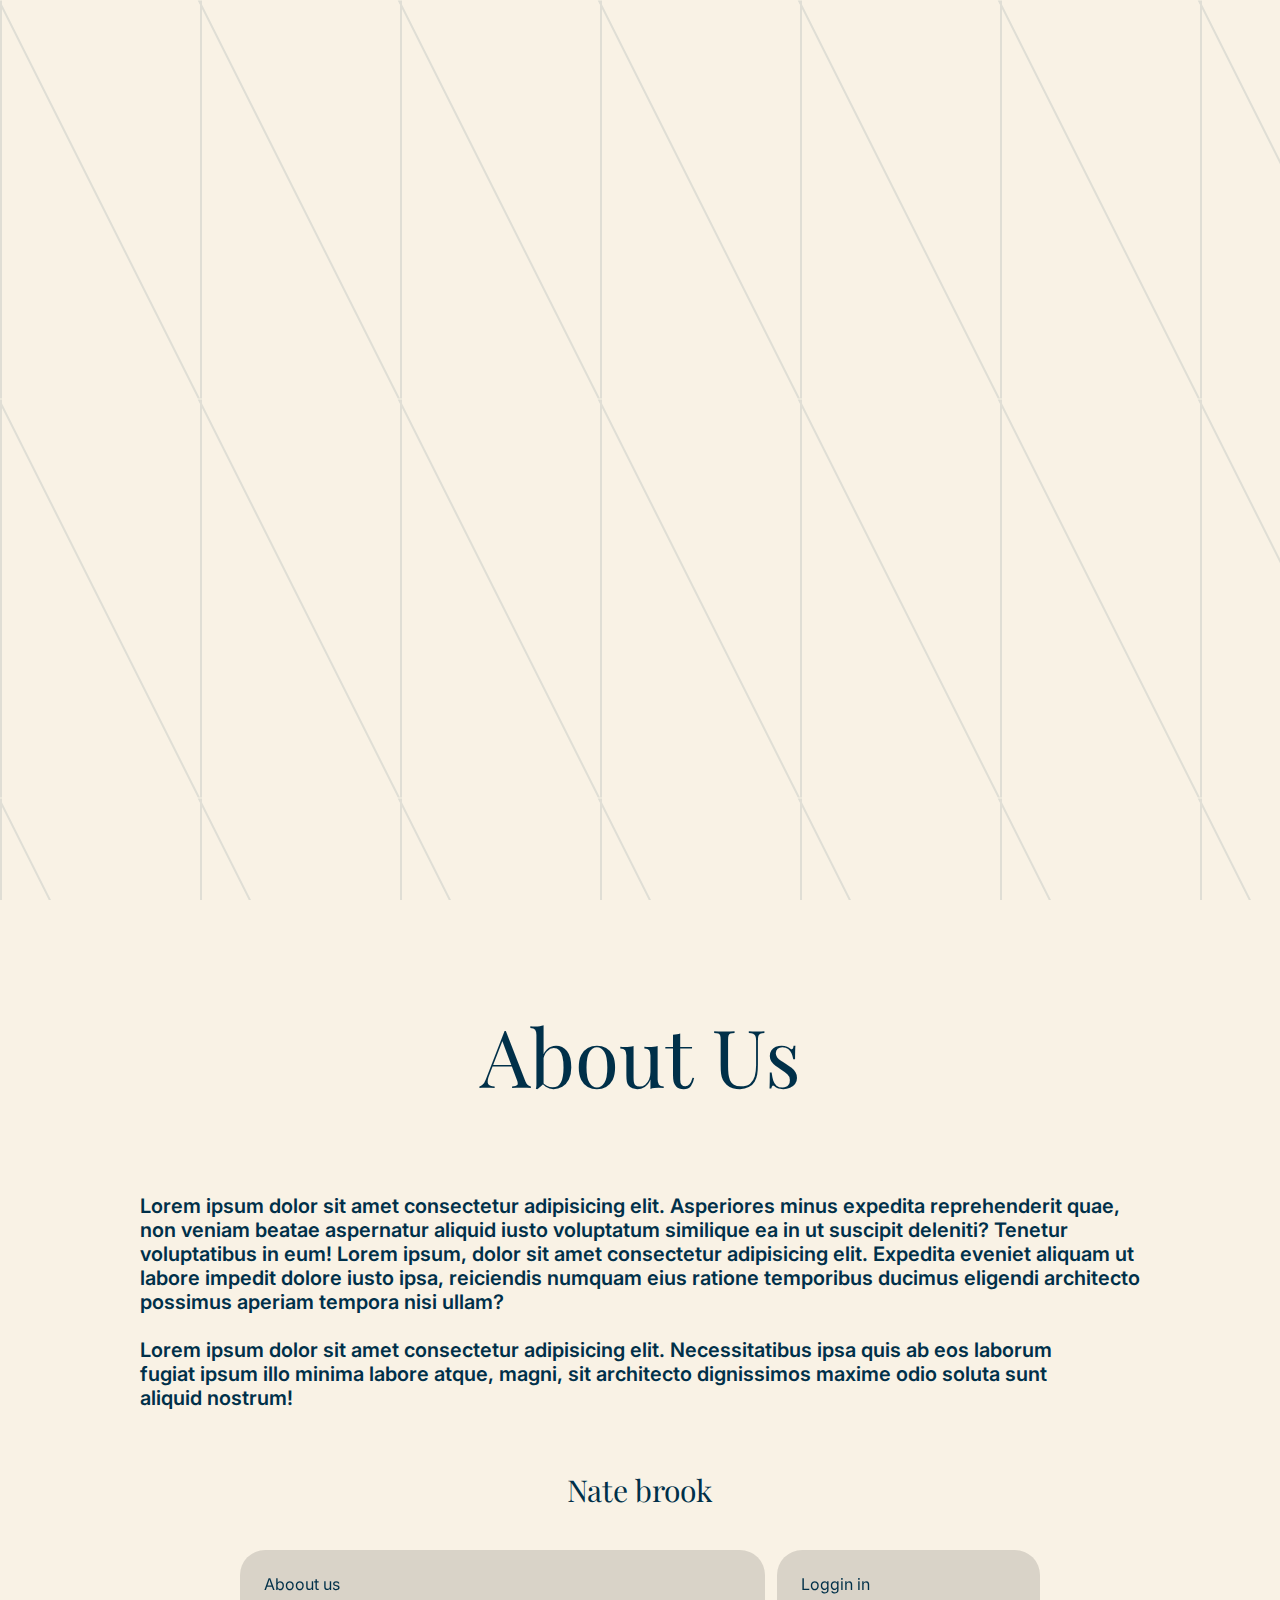
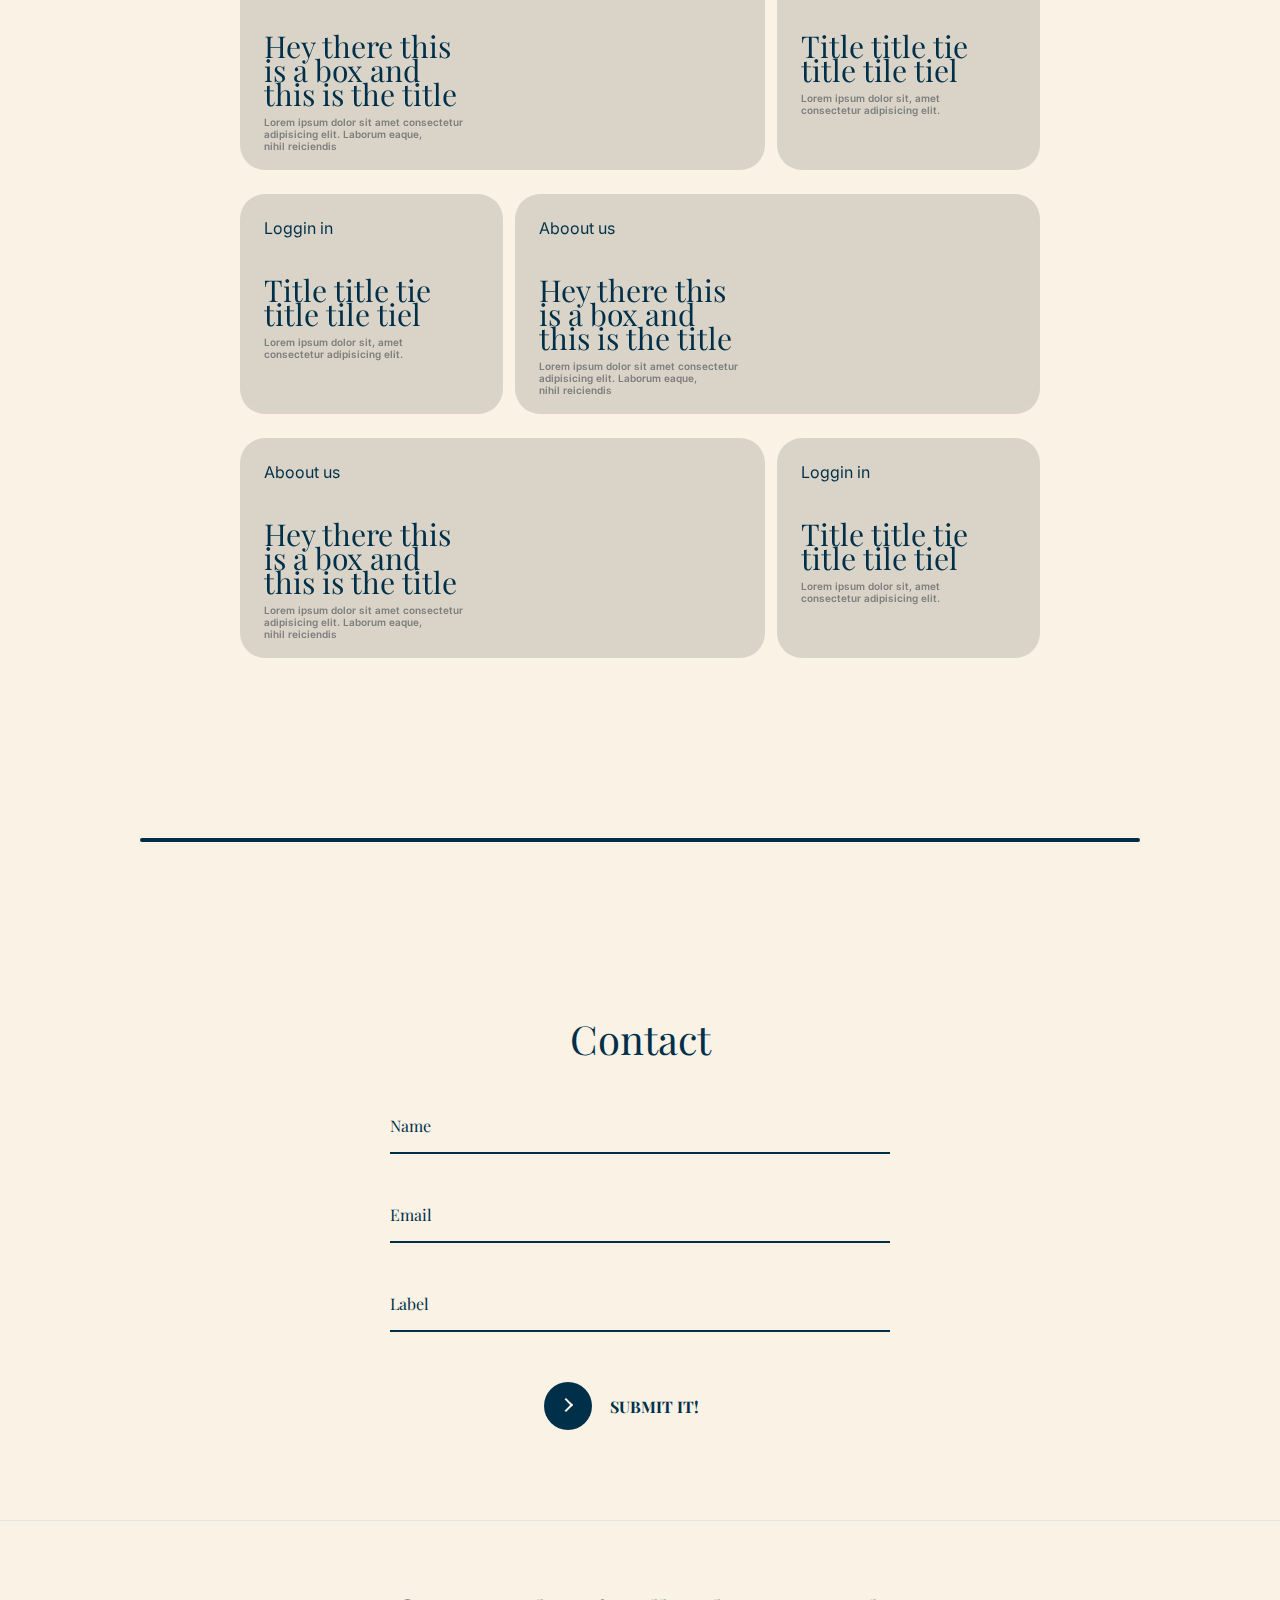
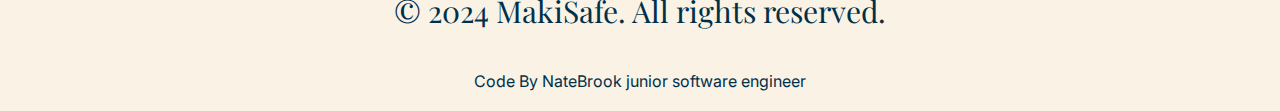
==== commit ac895d0d: "Add files via upload" ====
--- a/index.html
+++ b/index.html
@@ -71,15 +71,6 @@
     <br>
 
   </div>
-  <div class="preloader">
-    <div class="text-container">
-      <h5>The</h5>
-      <h5>New</h5>
-      <h5>Security</h5>
-      <h5>Revolution!</h5>
-      <h5>🔐</h5>
-    </div>
-  </div>
   <header>
     <div class="logo">
       <h3 class="main">🔐</h3>
@@ -93,6 +84,15 @@
       </ul>
     </nav>
   </header>
+  <div class="preloader">
+    <div class="text-container">
+      <h5>The</h5>
+      <h5>New</h5>
+      <h5>Security</h5>
+      <h5>Revolution!</h5>
+      <h5>🔐</h5>
+    </div>
+  </div>
   <main>
     <section class="hero" id="home">
       <h1>MakiSafe</h1>
@@ -120,6 +120,71 @@
         Nate brook
       </h4>
     </section>
+    <section>
+      <div class="row">
+        <div class="bentoflex">
+          <div class="box wide">
+            <div class="text">
+              <h5>Aboout us</h5>
+
+              <h4>Hey there this is a box and this is the title</h4>
+              <p>Lorem ipsum dolor sit amet consectetur adipisicing elit. Laborum eaque, nihil reiciendis</p>
+
+
+            </div>
+            <img src="https://symbl-world.akamaized.net/i/webp/73/075e3a0a0dcfacae33ab2e87e985fa.webp" alt="">
+
+          </div>
+          <div class="box small">
+            <h5>Loggin in</h5>
+
+            <h4>Title title tie title tile tiel</h4>
+            <p>Lorem ipsum dolor sit, amet consectetur adipisicing elit. </p>
+          </div>
+        </div>
+        <div class="bentoflex">
+          <div class="box small">
+            <h5>Loggin in</h5>
+
+            <h4>Title title tie title tile tiel</h4>
+            <p>Lorem ipsum dolor sit, amet consectetur adipisicing elit. </p>
+          </div>
+          <div class="box wide">
+            <div class="text">
+              <h5>Aboout us</h5>
+
+              <h4>Hey there this is a box and this is the title</h4>
+              <p>Lorem ipsum dolor sit amet consectetur adipisicing elit. Laborum eaque, nihil reiciendis</p>
+
+
+            </div>
+            <img src="https://symbl-world.akamaized.net/i/webp/73/075e3a0a0dcfacae33ab2e87e985fa.webp" alt="">
+
+          </div>
+          
+        </div>
+        <div class="bentoflex">
+          <div class="box wide">
+            <div class="text">
+              <h5>Aboout us</h5>
+
+              <h4>Hey there this is a box and this is the title</h4>
+              <p>Lorem ipsum dolor sit amet consectetur adipisicing elit. Laborum eaque, nihil reiciendis</p>
+
+
+            </div>
+            <img src="https://symbl-world.akamaized.net/i/webp/73/075e3a0a0dcfacae33ab2e87e985fa.webp" alt="">
+
+          </div>
+          <div class="box small">
+            <h5>Loggin in</h5>
+
+            <h4>Title title tie title tile tiel</h4>
+            <p>Lorem ipsum dolor sit, amet consectetur adipisicing elit. </p>
+          </div>
+        </div>
+      </div>
+    </section>
     <hr>
     <section class="contact" id="contactus">
       <h3>Contact</h3>
@@ -157,10 +222,9 @@
 <script>$(".accept").click(function () {
     $(".cookies").toggleClass("hide");
     setTimeout(
-  function() 
-  {
-    $(".cookies").toggleClass("hidden");
-  }, 1600);
+      function () {
+        $(".cookies").toggleClass("hidden");
+      }, 1600);
   });</script>
 
 </html>--- a/style.css
+++ b/style.css
@@ -213,6 +213,7 @@
     text-align: center;
     position: fixed;
     top: 0;
+    z-index: 9999;
   }
 
 
@@ -424,6 +425,24 @@
     animation: spin89345 1s linear infinite;
   }
 
+  @keyframes fadeIn{
+    0%{
+      transform: translateY(-1000px);
+    }
+    100%{
+      transform: translateY(0);
+    }
+  }
+
+  @keyframes slideIn{
+    0%{
+      transform: translateX(-1000px);
+    }
+    100%{
+      transform: translateX(0);
+    }
+  }
+
 
   @-webkit-keyframes spin89345 {
     0% {
@@ -464,6 +483,7 @@
     background-attachment: fixed;
     overflow: hidden;
     z-index: 100;
+    z-index: 9999 !important;
   }
 
   .preloader .text-container {
@@ -501,6 +521,7 @@
     position: fixed;
     bottom: 16px;
     right: 16px;
+    z-index: 9999;
   }
 
   .cookies h4{margin: 0px;
@@ -785,4 +806,83 @@
     100%{
       transform: translateX(1000px);
     }
-  }+  }
+
+
+  .row{
+    display: flex;
+    flex-direction: column;
+    width: 100%;
+    max-width: 800px;
+    margin: auto;
+    gap: 24px;
+  }
+  
+  .bentoflex{
+    display: flex;
+    flex-direction: row;
+    width: 100%;
+    height: 220px;
+    gap: 12px;
+  }
+  
+  .box{
+    background: #00000020;
+    backdrop-filter: blur(5px);
+    color: var(--secondary);
+    width: 100%;
+    height: 100%;
+    border-radius: 25px;
+  }
+  
+  .wide{
+    width: 66% !important;
+  }
+  
+  .small{
+    width: 33% !important;
+  }
+  
+  .wide{
+    padding: 24px;
+    box-sizing: border-box;
+    justify-content: space-between;
+    display: flex;
+    position: relative;
+  }
+  
+  .box h5{
+    position: absolute;
+    top: 24px;
+    left: 24px;
+  }
+  
+  .box h4{
+    position: relative;
+    line-height: .8;
+    margin-top: 60px;
+  }
+  
+  .box p {
+    font-size:10px ;
+    margin-top: -30px;
+    max-width: 80%;
+    color: #7d7d7d;
+  }
+  .box img{
+    width: 50vh;
+
+  }
+  
+  .small{
+    padding: 24px;
+    box-sizing: border-box;
+    justify-content: space-between;
+    display: block;
+    position: relative;
+  }
+  
+  
+  
+  
+  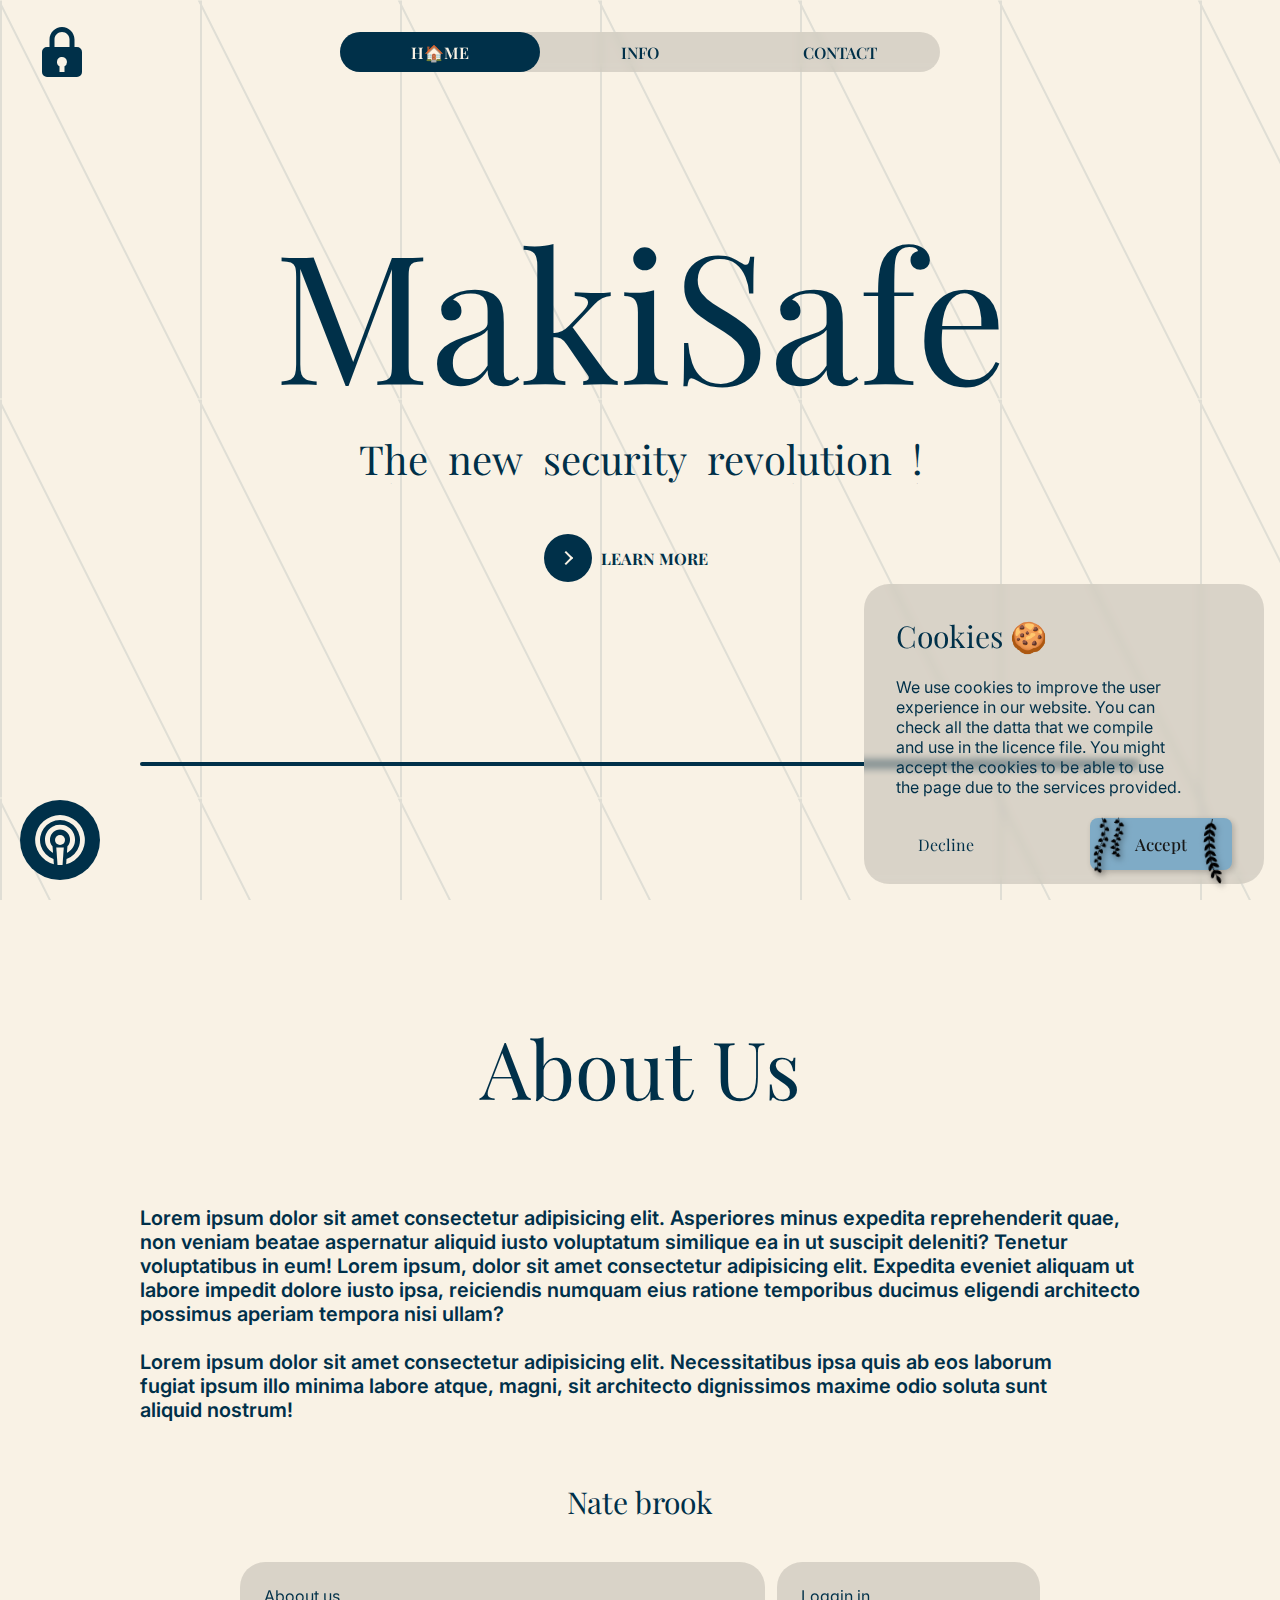
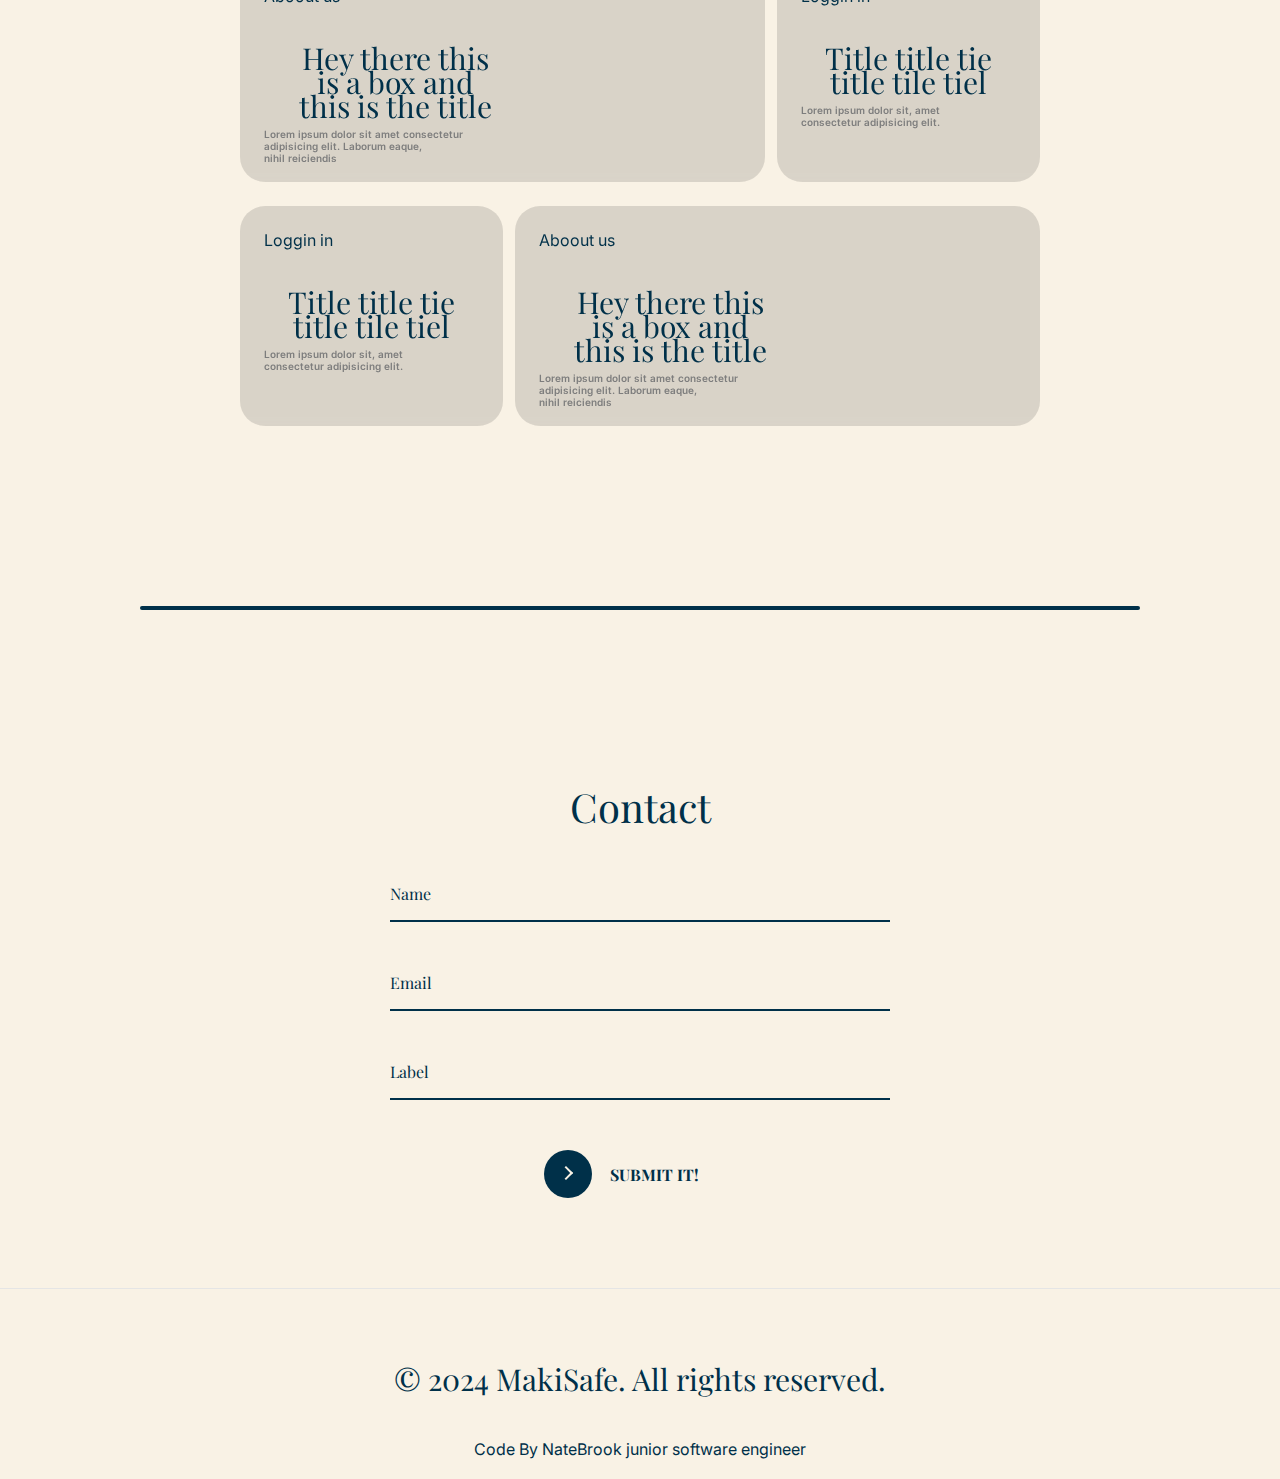
==== commit 0e532577: "Add files via upload" ====
--- a/index.html
+++ b/index.html
@@ -4,8 +4,9 @@
 <head>
   <meta charset="UTF-8">
   <meta name="viewport" content="width=device-width, initial-scale=1.0">
-  <title>MakiSafe</title>
-  <link rel="stylesheet" href="/style.css">
+  <title>MakiSafe - The new security revolution 🔐</title>
+  <link rel="stylesheet" href="/assets/css/style.css">
+  <link rel="shortcut icon" href="/assets/img/lock.svg" type="image/x-icon">
 
   <script src="https://code.jquery.com/jquery-3.6.4.min.js"></script>
   <script src="https://ajax.googleapis.com/ajax/libs/jquery/3.7.1/jquery.min.js"></script>
@@ -17,15 +18,15 @@
   <div class="cookies">
     <h4>Cookies 🍪</h4>
     <br>
-    <h5>Lorem ipsum dolor sit amet consectetur adipisicing elit. Quibusdam, facilis est ab deserunt placeat molestias
-      corrupti excepturi quos consequuntur atque at. Officiis molestiae consequatur itaque atque distinctio
-      exercitationem odio ullam!</h5>
+    <h5>We use cookies to improve the user experience in our website. You can check all the datta that we compile and
+      use in the licence file. You might accept the cookies to be able to use the page due to the services provided.
+    </h5>
     <br>
 
     <div class="flex">
       <a href="#" onclick="alert('You might accept the cookies to be able to navigate the page 🍪!')">Decline</a>
 
-      <button class="accept">
+      <button onclick="localStorage.setItem('cookieConsent', 'yes');" class="accept">
         Accept
         <div class="icon-1">
           <svg xmlns:xlink="http://www.w3.org/1999/xlink" viewBox="0 0 26.3 65.33"
@@ -73,18 +74,57 @@
   </div>
   <header>
     <div class="logo">
-      <h3 class="main">🔐</h3>
-      <h3 class="submain">🔓</h3>
+      <h3 class="main"><svg xmlns="http://www.w3.org/2000/svg" width="60" height="60" viewBox="0 0 24 24" style="fill: var(--secondary);transform: ;msFilter:;"><path d="M12 2C9.243 2 7 4.243 7 7v3H6a2 2 0 0 0-2 2v8a2 2 0 0 0 2 2h12a2 2 0 0 0 2-2v-8a2 2 0 0 0-2-2h-1V7c0-2.757-2.243-5-5-5zM9 7c0-1.654 1.346-3 3-3s3 1.346 3 3v3H9V7zm4 10.723V20h-2v-2.277a1.993 1.993 0 0 1 .567-3.677A2.001 2.001 0 0 1 14 16a1.99 1.99 0 0 1-1 1.723z"></path></svg></h3>
+      <h3 class="submain"><svg xmlns="http://www.w3.org/2000/svg" width="60" height="60" viewBox="0 0 24 24" style="fill: var(--secondary);transform: ;msFilter:;"><path d="M18 10H9V7c0-1.654 1.346-3 3-3s3 1.346 3 3h2c0-2.757-2.243-5-5-5S7 4.243 7 7v3H6a2 2 0 0 0-2 2v8a2 2 0 0 0 2 2h12a2 2 0 0 0 2-2v-8a2 2 0 0 0-2-2zm-7.939 5.499A2.002 2.002 0 0 1 14 16a1.99 1.99 0 0 1-1 1.723V20h-2v-2.277a1.992 1.992 0 0 1-.939-2.224z"></path></svg></h3>
+      <div class="rigth-click">
+        <ul>
+          <li><a href="/assets/img/lock.svg"><svg xmlns="http://www.w3.org/2000/svg" width="24" height="24" viewBox="0 0 24 24"
+              style="fill: rgba(0, 0, 0, 1);transform: ;msFilter:;">
+              <path
+                d="M12 2C9.243 2 7 4.243 7 7v3H6a2 2 0 0 0-2 2v8a2 2 0 0 0 2 2h12a2 2 0 0 0 2-2v-8a2 2 0 0 0-2-2h-1V7c0-2.757-2.243-5-5-5zM9 7c0-1.654 1.346-3 3-3s3 1.346 3 3v3H9V7zm4 10.723V20h-2v-2.277a1.993 1.993 0 0 1 .567-3.677A2.001 2.001 0 0 1 14 16a1.99 1.99 0 0 1-1 1.723z">
+              </path>
+            </svg> Copy logo as svg</a></li>
+          <li><a href="/assets/readme.md">
+            <svg xmlns="http://www.w3.org/2000/svg" width="24" height="24" viewBox="0 0 24 24"
+              style="fill: rgba(0, 0, 0, 1);transform: ;msFilter:;">
+              <path
+                d="M3 5v14a2 2 0 0 0 2 2h14a2 2 0 0 0 2-2V5a2 2 0 0 0-2-2H5a2 2 0 0 0-2 2zm7 2h8v2h-8V7zm0 4h8v2h-8v-2zm0 4h8v2h-8v-2zM6 7h2v2H6V7zm0 4h2v2H6v-2zm0 4h2v2H6v-2z">
+              </path>
+            </svg>Readme.md</a></li>
+          <li><a href=""><svg xmlns="http://www.w3.org/2000/svg" width="24" height="24" viewBox="0 0 24 24"
+              style="fill: rgba(0, 0, 0, 1);transform: ;msFilter:;">
+              <path
+                d="M18 15c-.183 0-.358.022-.532.054L8.946 6.532C8.978 6.359 9 6.182 9 6c0-1.654-1.346-3-3-3S3 4.346 3 6c0 1.302.839 2.401 2 2.815v6.369A2.997 2.997 0 0 0 3 18c0 1.654 1.346 3 3 3a2.993 2.993 0 0 0 2.815-2h6.369a2.994 2.994 0 0 0 2.815 2c1.654 0 3-1.346 3-3S19.654 15 18 15zm-11 .184V8.816c.329-.118.629-.291.894-.508l7.799 7.799a2.961 2.961 0 0 0-.508.894h-6.37A2.99 2.99 0 0 0 7 15.184zM6 5a1.001 1.001 0 1 1-1 1c0-.551.448-1 1-1zm0 14a1.001 1.001 0 0 1 0-2 1.001 1.001 0 0 1 0 2zm12 0a1.001 1.001 0 0 1 0-2 1.001 1.001 0 0 1 0 2z">
+              </path>
+            </svg>Brand guide lines</a> </li>
+          <li><a href="https://nbrook.netlify.app" target="_blank"><svg xmlns="http://www.w3.org/2000/svg" width="24" height="24" viewBox="0 0 24 24"
+              style="fill: rgba(0, 0, 0, 1);transform: ;msFilter:;">
+              <path
+                d="M15.165 15.582c4.587-4.073 8.141-9.424 6.057-11.771-.661-.744-1.584-1.089-2.575-.983-.832.091-1.687.502-2.549 1.192a8.922 8.922 0 0 0-8.712.282 8.917 8.917 0 0 0-4.109 5.515 8.892 8.892 0 0 0 .306 5.325c-1.065 1.203-2.054 3.677-.823 5.063.517.581 1.257.841 2.147.841 2.707 0 6.808-2.399 10.258-5.464zm3.699-10.767c.358-.034.632.064.861.323.231.261.169.946-.252 1.929a9.059 9.059 0 0 0-1.617-1.853c.431-.262.776-.373 1.008-.399zM4.633 17.118a8.979 8.979 0 0 0 1.568 1.737c-1.025.303-1.714.283-1.945.021-.217-.243.002-1.069.377-1.758zm16.31-5.869c-1.215 1.797-2.906 3.671-4.778 5.333-1.934 1.719-4.066 3.208-6.05 4.202a9.082 9.082 0 0 0 1.874.212 8.986 8.986 0 0 0 4.616-1.282 8.915 8.915 0 0 0 4.338-8.465z">
+              </path>
+            </svg>Nate's portfolio</a></li>
+          <li class="hr">
+            <hr>
+          </li>
+          <li><svg xmlns="http://www.w3.org/2000/svg" width="24" height="24" viewBox="0 0 24 24"
+              style="fill: rgba(0, 0, 0, 1);transform: ;msFilter:;">
+              <path
+                d="m7.375 16.781 1.25-1.562L4.601 12l4.024-3.219-1.25-1.562-5 4a1 1 0 0 0 0 1.562l5 4zm9.25-9.562-1.25 1.562L19.399 12l-4.024 3.219 1.25 1.562 5-4a1 1 0 0 0 0-1.562l-5-4zm-1.649-4.003-4 18-1.953-.434 4-18z">
+              </path>
+            </svg> Page code</li>
+        </ul>
+      </div>
     </div>
     <nav>
       <ul>
+        <span class="nav-slider"></span>
         <li class="home active"><a href="#home">H🏠me</a></li>
         <li class="info"><a href="#info">Info</a></li>
         <li class="contactus"><a href="#contactus">Contact</a></li>
       </ul>
     </nav>
   </header>
-  <div class="preloader">
+  <!-- <div class="preloader">
     <div class="text-container">
       <h5>The</h5>
       <h5>New</h5>
@@ -92,11 +132,79 @@
       <h5>Revolution!</h5>
       <h5>🔐</h5>
     </div>
+  </div> -->
+  <div class="audio">
+    <audio id="myAudio"
+      src="https://commondatastorage.googleapis.com/codeskulptor-demos/DDR_assets/Kangaroo_MusiQue_-_The_Neverwritten_Role_Playing_Game.mp3"></audio>
+    <button onclick="pepe()" class="audio-btn">
+      <div class="audio-btn-icon"><svg xmlns="http://www.w3.org/2000/svg" width="60" height="60" viewBox="0 0 24 24"
+          style="fill: var(--primary);transform: ;msFilter:;">
+          <circle cx="12.01" cy="12" r="2"></circle>
+          <path d="M11.01 22h2l.5-7h-3l.5 7z"></path>
+          <path d="M12 2a10 10 0 0 0-2.45 19.68l-.15-2.12a8 8 0 1 1 5.21 0l-.15 2.12A10 10 0 0 0 12 2z"></path>
+          <path
+            d="M15.32 9.61a3.44 3.44 0 0 1 .37.68 3.83 3.83 0 0 1 .23.75 3.57 3.57 0 0 1 .09.8 3.66 3.66 0 0 1-.09.81 3.83 3.83 0 0 1-.23.75 3.44 3.44 0 0 1-.37.68 4.7 4.7 0 0 1-.35.43l-.19 2.62a5.33 5.33 0 0 0 .58-.31A5.86 5.86 0 0 0 17 15.2a5.57 5.57 0 0 0 .55-1 5.89 5.89 0 0 0 .35-1.13 6.06 6.06 0 0 0 .1-1.23 6.22 6.22 0 0 0-.13-1.21A6.09 6.09 0 0 0 17 8.49a6.29 6.29 0 0 0-.73-.89 5.67 5.67 0 0 0-.89-.73 6.3 6.3 0 0 0-1-.56A6.17 6.17 0 0 0 13.21 6a6.11 6.11 0 0 0-2.41 0 5.51 5.51 0 0 0-1.13.36 5.57 5.57 0 0 0-1 .55 5.67 5.67 0 0 0-.89.73 6.29 6.29 0 0 0-.78.85 6.09 6.09 0 0 0-.9 2.14 6.21 6.21 0 0 0-.1 1.21 6.06 6.06 0 0 0 .12 1.21 5.89 5.89 0 0 0 .35 1.13 5.57 5.57 0 0 0 .55 1 6.24 6.24 0 0 0 1.62 1.62 5.33 5.33 0 0 0 .58.31L9 14.51a4.7 4.7 0 0 1-.35-.43 3.44 3.44 0 0 1-.37-.68 3.83 3.83 0 0 1-.23-.75 3.65 3.65 0 0 1-.05-.81 3.56 3.56 0 0 1 .08-.8 3.83 3.83 0 0 1 .23-.75 3.44 3.44 0 0 1 .37-.68 4 4 0 0 1 .5-.61 3.87 3.87 0 0 1 .59-.48 3.44 3.44 0 0 1 .68-.37 3.86 3.86 0 0 1 .75-.24 4.36 4.36 0 0 1 1.61 0 3.86 3.86 0 0 1 .75.24 3.58 3.58 0 0 1 1.27.85 3.49 3.49 0 0 1 .49.61z">
+          </path>
+        </svg></div>
+      <div class="audio-btn-icon">
+        <svg xmlns="http://www.w3.org/2000/svg" width="60" height="60" viewBox="0 0 24 24"
+          style="fill: var(--primary);transform: ;msFilter:;">
+          <path
+            d="M12 2C6.486 2 2 6.486 2 12s4.486 10 10 10 10-4.486 10-10S17.514 2 12 2zm0 18c-4.411 0-8-3.589-8-8s3.589-8 8-8 8 3.589 8 8-3.589 8-8 8z">
+          </path>
+          <path d="m9 17 8-5-8-5z"></path>
+        </svg>
+      </div>
+    </button>
+
+    <script>
+      var myAudio = document.getElementById("myAudio");
+      var isPlaying = false;
+
+      function pepe() {
+        if (isPlaying) {
+          myAudio.pause()
+          console.log('no playing')
+        } else {
+          myAudio.play();
+          console.log('playing')
+        }
+      };
+      myAudio.onplaying = function () {
+        isPlaying = true;
+      };
+      myAudio.onpause = function () {
+        isPlaying = false;
+      };
+    </script>
   </div>
+
   <main>
+
     <section class="hero" id="home">
       <h1>MakiSafe</h1>
-      <h3>The new Security revolution!</h3>
+      <div class="text-animation-render">
+        <div>
+          <span>The</span>
+          <span>The</span>
+        </div>
+        <div>
+          <span>new</span>
+          <span>new</span>
+        </div>
+        <div>
+          <span>security</span>
+          <span>security</span>
+        </div>
+        <div>
+          <span>revolution</span>
+          <span>revolution</span>
+        </div>
+        <div>
+          <span>!</span>
+          <span>!</span>
+        </div>
+      </div>
       <button class="learn-more">
         <span class="circle" aria-hidden="true">
           <span class="icon arrow"></span>
@@ -119,8 +227,7 @@
       <h4>
         Nate brook
       </h4>
-    </section>
-    <section>
+
       <div class="row">
         <div class="bentoflex">
           <div class="box wide">
@@ -161,28 +268,9 @@
             <img src="https://symbl-world.akamaized.net/i/webp/73/075e3a0a0dcfacae33ab2e87e985fa.webp" alt="">
 
           </div>
-          
-        </div>
-        <div class="bentoflex">
-          <div class="box wide">
-            <div class="text">
-              <h5>Aboout us</h5>
-
-              <h4>Hey there this is a box and this is the title</h4>
-              <p>Lorem ipsum dolor sit amet consectetur adipisicing elit. Laborum eaque, nihil reiciendis</p>
-
-
-            </div>
-            <img src="https://symbl-world.akamaized.net/i/webp/73/075e3a0a0dcfacae33ab2e87e985fa.webp" alt="">
-
-          </div>
-          <div class="box small">
-            <h5>Loggin in</h5>
-
-            <h4>Title title tie title tile tiel</h4>
-            <p>Lorem ipsum dolor sit, amet consectetur adipisicing elit. </p>
-          </div>
-        </div>
+
+        </div>
+
       </div>
     </section>
     <hr>
@@ -218,13 +306,30 @@
       <h5>Code By NateBrook junior software engineer</h5>
     </footer>
 </body>
-<script type="module" src="/script.js"></script>
+<script type="module" src="/assets/js/script.js"></script>
+
+<script type="module" src="/assets/js/rigthclick.js"></script>
 <script>$(".accept").click(function () {
     $(".cookies").toggleClass("hide");
     setTimeout(
       function () {
         $(".cookies").toggleClass("hidden");
       }, 1600);
-  });</script>
+  });
+
+
+  function cookieConsent() {
+    if (localStorage.getItem('cookieConsent') == 'yes') {
+
+      $('.cookies').addClass('hidden');
+    } else {
+      return
+    }
+  }
+
+
+  window.onpaint = cookieConsent();
+
+</script>
 
 </html>--- a/assets/css/style.css
+++ b/assets/css/style.css
@@ -0,0 +1,1151 @@
+  @import url('https://fonts.googleapis.com/css2?family=Bebas+Neue&family=Playfair+Display:ital@1&display=swap');
+
+  @import url('https://fonts.googleapis.com/css2?family=Inter&display=swap');
+
+  :root {
+    --strong: #780000;
+    --titles: #C1121F;
+    --primary: #f9f2e5;
+    --secondary: #003049;
+    --hover: #7fabc6;
+  }
+
+  /* font-family: 'Bebas Neue', sans-serif;
+  font-family: 'Playfair Display', serif; */
+
+
+  /* Css reset start */
+  * {
+    min-width: 0;
+    font: inherit;
+  }
+
+  *,
+  *::before,
+  *::after {
+    box-sizing: border-box;
+  }
+
+  img,
+  video,
+  svg {
+    display: block;
+    height: auto;
+    max-width: 100%;
+  }
+
+  body {
+    margin: 0;
+    min-height: 100dvh;
+    font-family: 'Playfair Display', serif;
+    color: var(--secondary);
+  }
+
+  /* On screens that are 801px or less , hide the main content and make the warning visible */
+  @media screen and (max-width: 801px) {
+    body {
+      display: none;
+    }
+
+    html::after {
+      content: 'Your screen is to small to display the web, we will work hard to make the website responsive in the future 😁';
+      font-family: 'Bebas Neue', sans-serif;
+      color: var(--secondary);
+      display: flex;
+      justify-content: center;
+      align-items: center;
+      width: 80%;
+      max-width: 500px;
+      height: 100dvh;
+      position: absolute;
+      top: 50%;
+      left: 50%;
+      transform: translate(-50%, -50%);
+      z-index: 9999;
+      overflow: hidden;
+      font-size: 34px;
+      text-align: center;
+    }
+  }
+
+  h1,
+  h2,
+  h3,
+  h4,
+  h5,
+  h6 {
+    text-wrap: balance;
+  }
+
+  p {
+    text-wrap: pretty;
+  }
+
+  /* Css reset end */
+
+
+  html {
+    background-color: var(--primary);
+    background-image: url("data:image/svg+xml,%3Csvg xmlns='http://www.w3.org/2000/svg' width='200' height='399' viewBox='0 0 100 199'%3E%3Cg fill='%23003049' fill-opacity='.1'%3E%3Cpath d='M0 199V0h1v1.99L100 199h-1.12L1 4.22V199H0zM100 2h-.12l-1-2H100v2z'%3E%3C/path%3E%3C/g%3E%3C/svg%3E");
+    background-attachment: fixed;
+    scroll-behavior: smooth;
+  }
+
+  ::selection {
+    background-color: var(--secondary);
+    color: var(--primary);
+  }
+
+  /* width */
+  ::-webkit-scrollbar {
+    width: 5px;
+  }
+
+  /* Track */
+  ::-webkit-scrollbar-track {
+    border-radius: 25px;
+    background: var(--primary);
+  }
+
+  /* Handle */
+  ::-webkit-scrollbar-thumb {
+    background: var(--secondary);
+    border-radius: 25px;
+  }
+
+
+
+  hr {
+    width: 100%;
+    max-width: 1000px;
+    margin: auto;
+    height: 4px;
+    background-color: var(--secondary);
+    border: none;
+    border-radius: 25px;
+    margin-top: 20dvh;
+    margin-bottom: 20dvh;
+  }
+
+  p {
+    font-weight: 600;
+    text-align: left;
+    font-size: clamp(10px, 17.5vw, 20px);
+    font-family: 'Inter', sans-serif;
+  }
+
+
+  h1 {
+    font-size: clamp(100px, 17.5vw, 180px);
+    line-height: .1;
+  }
+
+  h2 {
+    font-size: clamp(40px, 17.5vw, 80px);
+  }
+
+  h3 {
+    font-size: clamp(40px, 17.5vw, 40px);
+    margin-top: -10px;
+  }
+
+  h4 {
+    font-size: clamp(20px, 17.5vw, 30px);
+  }
+
+  h5 {
+    font-size: clamp(10px, 17.5vw, 16px);
+    font-family: 'Inter', sans-serif;
+  }
+
+  button {
+    position: relative;
+    display: inline-block;
+    cursor: pointer;
+    outline: none;
+    border: 0;
+    vertical-align: middle;
+    text-decoration: none;
+    background: transparent;
+    padding: 0;
+    font-size: inherit;
+    font-family: inherit;
+  }
+
+  button.learn-more {
+    width: 12rem;
+    height: auto;
+  }
+
+  button.learn-more .circle {
+    -webkit-transition: all 0.45s cubic-bezier(0.65, 0, 0.076, 1);
+    transition: all 0.45s cubic-bezier(0.65, 0, 0.076, 1);
+    position: relative;
+    display: block;
+    margin: 0;
+    width: 3rem;
+    height: 3rem;
+    background: var(--secondary);
+    border-radius: 1.625rem;
+  }
+
+  button.learn-more .circle .icon {
+    -webkit-transition: all 0.45s cubic-bezier(0.65, 0, 0.076, 1);
+    transition: all 0.45s cubic-bezier(0.65, 0, 0.076, 1);
+    position: absolute;
+    top: 0;
+    bottom: 0;
+    margin: auto;
+    background: var(--primary);
+  }
+
+  button.learn-more .circle .icon.arrow {
+    -webkit-transition: all 0.45s cubic-bezier(0.65, 0, 0.076, 1);
+    transition: all 0.45s cubic-bezier(0.65, 0, 0.076, 1);
+    left: 0.625rem;
+    width: 1.125rem;
+    height: 0.125rem;
+    background: none;
+  }
+
+  button.learn-more .circle .icon.arrow::before {
+    position: absolute;
+    content: "";
+    top: -0.29rem;
+    right: 0.0625rem;
+    width: 0.625rem;
+    height: 0.625rem;
+    border-top: 0.125rem solid var(--primary);
+    border-right: 0.125rem solid var(--primary);
+    -webkit-transform: rotate(45deg);
+    -ms-transform: rotate(45deg);
+    transform: rotate(45deg);
+  }
+
+  button.learn-more .button-text {
+    -webkit-transition: all 0.45s cubic-bezier(0.65, 0, 0.076, 1);
+    transition: all 0.45s cubic-bezier(0.65, 0, 0.076, 1);
+    position: absolute;
+    top: 0;
+    left: 0;
+    right: 0;
+    bottom: 0;
+    padding: 0.75rem 0;
+    margin: 0 0 0 1.85rem;
+    color: var(--secondary);
+    font-weight: 700;
+    line-height: 1.6;
+    text-align: center;
+    text-transform: uppercase;
+  }
+
+  button:hover .circle {
+    width: 100%;
+  }
+
+  button:hover .circle .icon.arrow {
+    background: var(--primary);
+    -webkit-transform: translate(1rem, 0);
+    -ms-transform: translate(1rem, 0);
+    transform: translate(1rem, 0);
+  }
+
+  button:hover .button-text {
+    color: var(--primary);
+  }
+
+  header {
+    width: 100%;
+    text-align: center;
+    position: fixed;
+    top: 0;
+    z-index: 9999;
+  }
+
+
+  .logo {
+    float: left;
+    margin-top: 2em;
+    margin-left: 2em;
+    position: relative;
+  }
+
+  .logo .main {
+    display: block;
+    transition: all ease 1s;
+  }
+
+  .logo .submain {
+    display: none;
+    transition: all ease 1s;
+  }
+
+  .logo:hover {
+    cursor: pointer;
+
+  }
+
+  .logo:hover .main {
+    display: none;
+  }
+
+  .logo:hover .submain {
+    display: block;
+  }
+
+  nav {
+    max-width: 600px;
+    width: 100%;
+    margin: auto;
+    z-index: 9999;
+    margin-top: 2em;
+  }
+
+  nav ul {
+    width: 100%;
+    display: flex;
+    list-style: none;
+    background: #00000020;
+    backdrop-filter: blur(5px);
+    height: 2.5em;
+    align-items: center;
+    border-radius: 50px;
+    padding: 0;
+  }
+
+  nav li {
+    width: calc(100% / 3);
+    align-items: center;
+    display: flex;
+    justify-content: center;
+    color: var(--secondary);
+    height: 100%;
+    font-weight: 600;
+    text-transform: uppercase;
+    transition: all ease .25s;
+    z-index: 5;
+    cursor: pointer;
+  }
+
+  nav li:nth-child(1) {
+    border-radius: 50px 0px 0px 50px;
+  }
+
+  nav li:nth-child(3) {
+    border-radius: 0px 50px 50px 0px;
+  }
+
+  /* nav li.active {
+    background: var(--secondary);
+    color: var(--primary);
+  } */
+
+  /* nav li:hover {
+    background: var(--secondary);
+    color: var(--primary);
+  } */
+
+  nav li a {
+    text-decoration: none;
+    color: var(--secondary);
+    text-align: center;
+    display: flex;
+    align-items: center;
+    justify-content: center;
+    width: 100%;
+    height: 100%;
+  }
+
+  nav li:hover a {
+    color: var(--primary);
+  }
+
+  nav li.active a {
+    color: var(--primary);
+  }
+
+  nav li input {
+    visibility: hidden;
+    width: 100%;
+    height: 100%;
+    position: absolute;
+  }
+
+  .nav-slider {
+    position: absolute;
+    height: 100%;
+    width: calc(100% / 3);
+    background: var(--secondary);
+    transition: all ease .25s;
+    z-index: 2;
+    left: 0;
+    transform: translateX(0);
+    border-radius: 25px;
+  }
+
+  .hero {
+    padding-top: 20dvh;
+
+    text-align: center;
+    width: 100%;
+    display: flex;
+    align-items: center;
+    flex-direction: column;
+    max-width: 1000px;
+    margin: auto;
+  }
+
+  .about {
+    text-align: center;
+    width: 100%;
+    display: flex;
+    align-items: center;
+    flex-direction: column;
+    max-width: 1000px;
+    margin: auto;
+  }
+
+  .contact {
+    text-align: center;
+    width: 100%;
+    max-width: 1000px;
+    margin: auto;
+  }
+
+  .input-container {
+    position: relative;
+    margin: 50px auto;
+    width: 100%;
+    max-width: 500px;
+  }
+
+  .input-container input[type="text"] {
+    font-size: 20px;
+    width: 100%;
+    border: none;
+    border-bottom: 2px solid var(--secondary);
+    padding: 5px 0;
+    background-color: transparent;
+    outline: none;
+  }
+
+  .input-container .label {
+    position: absolute;
+    top: 0;
+    left: 0;
+    color: var(--secondary);
+    -webkit-transition: all 0.3s ease;
+    transition: all 0.3s ease;
+    pointer-events: none;
+  }
+
+  .input-container input[type="text"]:focus~.label,
+  .input-container input[type="text"]:valid~.label {
+    top: -20px;
+    font-size: 16px;
+    color: var(--titles);
+  }
+
+  .input-container .underline {
+    position: absolute;
+    bottom: 0;
+    left: 0;
+    height: 2px;
+    width: 100%;
+    background-color: var(--titles);
+    -webkit-transform: scaleX(0);
+    -ms-transform: scaleX(0);
+    transform: scaleX(0);
+    -webkit-transition: all 0.3s ease;
+    transition: all 0.3s ease;
+  }
+
+  .input-container input[type="text"]:focus~.underline,
+  .input-container input[type="text"]:valid~.underline {
+    -webkit-transform: scaleX(1);
+    -ms-transform: scaleX(1);
+    transform: scaleX(1);
+  }
+
+  .footer {
+    padding: 30px 30px 20px 30px;
+    border-top: 1px solid #e5e5e5;
+    margin-top: 10dvh;
+    width: 100%;
+    text-align: center;
+
+  }
+
+
+  .loader {
+    border: 4px solid rgba(0, 0, 0, .1);
+    border-left-color: transparent;
+    border-radius: 50%;
+    border: 4px solid rgba(0, 0, 0, .1);
+    border-left-color: transparent;
+    width: 36px;
+    height: 36px;
+    border: 4px solid rgba(0, 0, 0, .1);
+    border-left-color: transparent;
+    width: 36px;
+    height: 36px;
+    -webkit-animation: spin89345 1s linear infinite;
+    animation: spin89345 1s linear infinite;
+  }
+
+  @keyframes fadeIn {
+    0% {
+      transform: translateY(-1000px);
+    }
+
+    100% {
+      transform: translateY(0);
+    }
+  }
+
+  @keyframes slideIn {
+    0% {
+      transform: translateX(-1000px);
+    }
+
+    100% {
+      transform: translateX(0);
+    }
+  }
+
+
+  @-webkit-keyframes spin89345 {
+    0% {
+      -webkit-transform: rotate(0deg);
+      transform: rotate(0deg);
+    }
+
+    100% {
+      -webkit-transform: rotate(360deg);
+      transform: rotate(360deg);
+    }
+  }
+
+  @keyframes spin89345 {
+    0% {
+      -webkit-transform: rotate(0deg);
+      transform: rotate(0deg);
+    }
+
+    100% {
+      -webkit-transform: rotate(360deg);
+      transform: rotate(360deg);
+    }
+  }
+
+
+  .preloader {
+    position: fixed;
+    top: 0;
+    left: 0;
+    width: 100%;
+    height: 100%;
+    display: flex;
+    justify-content: center;
+    align-items: center;
+    background-color: var(--primary);
+    background-image: url("data:image/svg+xml,%3Csvg xmlns='http://www.w3.org/2000/svg' width='200' height='399' viewBox='0 0 100 199'%3E%3Cg fill='%23003049' fill-opacity='.1'%3E%3Cpath d='M0 199V0h1v1.99L100 199h-1.12L1 4.22V199H0zM100 2h-.12l-1-2H100v2z'%3E%3C/path%3E%3C/g%3E%3C/svg%3E");
+    background-attachment: fixed;
+    overflow: hidden;
+    z-index: 100;
+    z-index: 9999 !important;
+  }
+
+  .preloader .text-container {
+    display: flex;
+    flex-direction: row;
+    gap: 1em;
+    overflow: hidden;
+    color: var(--secondary);
+    opacity: 0;
+
+
+  }
+
+
+  .preloader .text-container h5 {
+    font-size: clamp(26px, 17.5vw, 46px) !important;
+  }
+
+  h5 {
+    margin: 0;
+    padding: 0;
+  }
+
+
+  .cookies {
+    margin: 0;
+    width: 100%;
+    max-width: 400px;
+    background: #00000020;
+    backdrop-filter: blur(5px);
+    color: var(--secondary);
+    padding: 32px;
+    height: 300px;
+    border-radius: 25px;
+    position: fixed;
+    bottom: 16px;
+    right: 16px;
+    z-index: 9999;
+  }
+
+  .cookies h4 {
+    margin: 0px;
+  }
+
+  .cookies button {
+    position: relative;
+    padding: 15px 45px;
+    background: var(--hover);
+    font-size: 17px;
+    font-weight: 500;
+    color: #181818;
+    cursor: pointer;
+    border-radius: 8px;
+    -webkit-filter: drop-shadow(2px 2px 3px rgba(0, 0, 0, 0.2));
+    filter: drop-shadow(2px 2px 3px rgba(0, 0, 0, 0.2));
+  }
+
+  .cookies button:hover {
+    -webkit-animation: wind 2s ease-in-out infinite;
+    animation: wind 2s ease-in-out infinite;
+  }
+
+  @-webkit-keyframes wind {
+    0% {
+      background-position: 0% 50%;
+    }
+
+    0% {
+      background-position: 50% 100%;
+    }
+
+    0% {
+      background-position: 0% 50%;
+    }
+  }
+
+  @keyframes wind {
+    0% {
+      background-position: 0% 50%;
+    }
+
+    0% {
+      background-position: 50% 100%;
+    }
+
+    0% {
+      background-position: 0% 50%;
+    }
+  }
+
+  .icon-1 {
+    position: absolute;
+    top: 0;
+    right: 0;
+    width: 25px;
+    -webkit-transform-origin: 0 0;
+    -ms-transform-origin: 0 0;
+    transform-origin: 0 0;
+    -webkit-transform: rotate(10deg);
+    -ms-transform: rotate(10deg);
+    transform: rotate(10deg);
+    -webkit-transition: all 0.5s ease-in-out;
+    transition: all 0.5s ease-in-out;
+    -webkit-filter: drop-shadow(2px 2px 3px rgba(0, 0, 0, 0.3));
+    filter: drop-shadow(2px 2px 3px rgba(0, 0, 0, 0.3));
+  }
+
+  .cookies button:hover .icon-1 {
+    -webkit-animation: slay-1 3s cubic-bezier(0.52, 0, 0.58, 1) infinite;
+    animation: slay-1 3s cubic-bezier(0.52, 0, 0.58, 1) infinite;
+    -webkit-transform: rotate(10deg);
+    -ms-transform: rotate(10deg);
+    transform: rotate(10deg);
+  }
+
+  @-webkit-keyframes slay-1 {
+    0% {
+      -webkit-transform: rotate(10deg);
+      transform: rotate(10deg);
+    }
+
+    50% {
+      -webkit-transform: rotate(-5deg);
+      transform: rotate(-5deg);
+    }
+
+    100% {
+      -webkit-transform: rotate(10deg);
+      transform: rotate(10deg);
+    }
+  }
+
+  @keyframes slay-1 {
+    0% {
+      -webkit-transform: rotate(10deg);
+      transform: rotate(10deg);
+    }
+
+    50% {
+      -webkit-transform: rotate(-5deg);
+      transform: rotate(-5deg);
+    }
+
+    100% {
+      -webkit-transform: rotate(10deg);
+      transform: rotate(10deg);
+    }
+  }
+
+  .icon-2 {
+    position: absolute;
+    top: 0;
+    left: 25px;
+    width: 12px;
+    -webkit-transform-origin: 50% 0;
+    -ms-transform-origin: 50% 0;
+    transform-origin: 50% 0;
+    -webkit-transform: rotate(10deg);
+    -ms-transform: rotate(10deg);
+    transform: rotate(10deg);
+    -webkit-transition: all 1s ease-in-out;
+    transition: all 1s ease-in-out;
+    -webkit-filter: drop-shadow(2px 2px 3px rgba(0, 0, 0, 0.5));
+    filter: drop-shadow(2px 2px 3px rgba(0, 0, 0, 0.5));
+  }
+
+  .cookies button:hover .icon-2 {
+    -webkit-animation: slay-2 3s cubic-bezier(0.52, 0, 0.58, 1) 1s infinite;
+    animation: slay-2 3s cubic-bezier(0.52, 0, 0.58, 1) 1s infinite;
+    -webkit-transform: rotate(0);
+    -ms-transform: rotate(0);
+    transform: rotate(0);
+  }
+
+  @-webkit-keyframes slay-2 {
+    0% {
+      -webkit-transform: rotate(0deg);
+      transform: rotate(0deg);
+    }
+
+    50% {
+      -webkit-transform: rotate(15deg);
+      transform: rotate(15deg);
+    }
+
+    100% {
+      -webkit-transform: rotate(0);
+      transform: rotate(0);
+    }
+  }
+
+  @keyframes slay-2 {
+    0% {
+      -webkit-transform: rotate(0deg);
+      transform: rotate(0deg);
+    }
+
+    50% {
+      -webkit-transform: rotate(15deg);
+      transform: rotate(15deg);
+    }
+
+    100% {
+      -webkit-transform: rotate(0);
+      transform: rotate(0);
+    }
+  }
+
+  .icon-3 {
+    position: absolute;
+    top: 0;
+    left: 0;
+    width: 18px;
+    -webkit-transform-origin: 50% 0;
+    -ms-transform-origin: 50% 0;
+    transform-origin: 50% 0;
+    -webkit-transform: rotate(-5deg);
+    -ms-transform: rotate(-5deg);
+    transform: rotate(-5deg);
+    -webkit-transition: all 1s ease-in-out;
+    transition: all 1s ease-in-out;
+    -webkit-filter: drop-shadow(2px 2px 3px rgba(0, 0, 0, 0.5));
+    filter: drop-shadow(2px 2px 3px rgba(0, 0, 0, 0.5));
+  }
+
+  .cookies button:hover .icon-3 {
+    -webkit-animation: slay-3 2s cubic-bezier(0.52, 0, 0.58, 1) 1s infinite;
+    animation: slay-3 2s cubic-bezier(0.52, 0, 0.58, 1) 1s infinite;
+    -webkit-transform: rotate(0);
+    -ms-transform: rotate(0);
+    transform: rotate(0);
+  }
+
+  @-webkit-keyframes slay-3 {
+    0% {
+      -webkit-transform: rotate(0deg);
+      transform: rotate(0deg);
+    }
+
+    50% {
+      -webkit-transform: rotate(-5deg);
+      transform: rotate(-5deg);
+    }
+
+    100% {
+      -webkit-transform: rotate(0);
+      transform: rotate(0);
+    }
+  }
+
+  @keyframes slay-3 {
+    0% {
+      -webkit-transform: rotate(0deg);
+      transform: rotate(0deg);
+    }
+
+    50% {
+      -webkit-transform: rotate(-5deg);
+      transform: rotate(-5deg);
+    }
+
+    100% {
+      -webkit-transform: rotate(0);
+      transform: rotate(0);
+    }
+  }
+
+  .cookies a {
+    text-decoration: none;
+    color: var(--secondary);
+    text-align: center;
+    display: flex;
+    justify-content: center;
+    align-items: center;
+    width: 100px;
+    height: 2em;
+    position: relative;
+    transition: all ease .25s;
+
+  }
+
+  .cookies a:hover {
+    letter-spacing: 2px;
+  }
+
+  .cookies a::before {
+    content: '';
+    background: var(--secondary);
+    width: 0%;
+    height: 2px;
+    position: absolute;
+    bottom: -5px;
+    left: 0;
+    transition: all ease .25s;
+  }
+
+  .cookies a:hover::before {
+    width: 100%;
+  }
+
+  .cookies .flex {
+    display: flex;
+    justify-content: space-between;
+    align-items: center;
+  }
+
+
+  .hide {
+    animation: hide 2s;
+  }
+
+  .hidden {
+    display: none !important;
+  }
+
+  @keyframes hide {
+    0% {}
+
+    100% {
+      transform: translateX(1000px);
+    }
+  }
+
+
+  .row {
+    display: flex;
+    flex-direction: column;
+    width: 100%;
+    max-width: 800px;
+    margin: auto;
+    gap: 24px;
+  }
+
+  .bentoflex {
+    display: flex;
+    flex-direction: row;
+    width: 100%;
+    height: 220px;
+    gap: 12px;
+  }
+
+  .box {
+    background: #00000020;
+    backdrop-filter: blur(5px);
+    color: var(--secondary);
+    width: 100%;
+    height: 100%;
+    border-radius: 25px;
+  }
+
+  .wide {
+    width: 66% !important;
+  }
+
+  .small {
+    width: 33% !important;
+  }
+
+  .wide {
+    padding: 24px;
+    box-sizing: border-box;
+    justify-content: space-between;
+    display: flex;
+    position: relative;
+  }
+
+  .box h5 {
+    position: absolute;
+    top: 24px;
+    left: 24px;
+  }
+
+  .box h4 {
+    position: relative;
+    line-height: .8;
+    margin-top: 60px;
+  }
+
+  .box p {
+    font-size: 10px;
+    margin-top: -30px;
+    max-width: 80%;
+    color: #7d7d7d;
+  }
+
+  .box img {
+    width: 50vh;
+
+  }
+
+  .small {
+    padding: 24px;
+    box-sizing: border-box;
+    justify-content: space-between;
+    display: block;
+    position: relative;
+  }
+
+
+  .audio {
+    position: fixed;
+    bottom: 20px;
+    left: 20px;
+  }
+
+
+
+  .audio-btn {
+    width: 80px;
+    height: 80px;
+    border: none;
+    border-radius: 50%;
+    background: var(--secondary);
+    display: flex;
+    flex-direction: column;
+    justify-content: center;
+    align-items: center;
+    overflow: hidden;
+    position: relative;
+    cursor: pointer;
+  }
+
+  .audio-btn .audio-btn-icon {
+    min-height: 80px;
+    display: flex;
+    justify-content: center;
+    align-items: center;
+    width: 100%;
+    position: absolute;
+    transition: all ease .2s;
+    top: 0%;
+  }
+
+  .audio-btn .audio-btn-icon:nth-child(2) {
+    top: 100%;
+  }
+
+  .audio-btn:hover .audio-btn-icon:nth-child(1) {
+    top: -100%;
+  }
+
+  .audio-btn:hover .audio-btn-icon:nth-child(2) {
+    top: 0%;
+  }
+
+  .text-animation-render {
+    display: flex;
+    height: 45px;
+    overflow: hidden;
+    cursor: pointer;
+    margin-bottom: 50px;
+  }
+
+  .text-animation-render div {
+    display: flex;
+    flex-direction: column;
+    font-size: 40px;
+    height: 45px;
+    transform: translateY(0);
+    line-height: 1;
+    padding: 0px 10px 5px 10px;
+  }
+
+  .text-animation-render div:nth-child(1) {
+    transition: 0.3s 0.1s all;
+  }
+
+  .text-animation-render div:nth-child(2) {
+    transition: 0.3s 0.15s all;
+  }
+
+  .text-animation-render div:nth-child(3) {
+    transition: 0.3s 0.2s all;
+  }
+
+  .text-animation-render div:nth-child(4) {
+    transition: 0.3s 0.25s all;
+  }
+
+  .text-animation-render div:nth-child(5) {
+    transition: 0.3s 0.3s all;
+  }
+
+  .text-animation-render:hover div {
+    transform: translateY(-100%);
+
+  }
+
+
+
+  .rigth-click {
+    z-index: 9999;
+    position: absolute;
+    padding: 16px;
+    top:50px;
+    left: 50px;
+    height: 100%;
+    max-height: 300px;
+    min-height: 300px;
+    min-width: 200px;
+    max-width: 200px;
+    overflow: hidden;
+    width: 100%;
+    background: rgba(0, 0, 0, 0.1);
+    backdrop-filter: blur(10px);
+    border-radius: 15px;
+    /* transition: all ease .25s; */
+    font-family: Arial, Helvetica, sans-serif;
+    display: none;
+  }
+
+  .rigth-click ul {
+    display: flex;
+    flex-direction: column;
+    list-style: none;
+    width: 100%;
+    height: 100%;
+    padding: 5px;
+    margin: 0;
+    justify-content: center;
+    align-items: center;
+    box-sizing: border-box;
+    gap: 5px;
+  }
+
+  .rigth-click ul li , .rigth-click ul li a{
+    height: calc(100% / 5);
+    display: flex;
+    text-align: center;
+    justify-content: space-between;
+    align-items: center;
+    width: 100%;
+    transition: all ease .2s;
+    cursor: pointer;
+    font-weight: 400;
+    border-radius: 15px;
+    font-size: 14px;
+    padding: 0px 10px 0px 10px;
+  }
+
+  .rigth-click ul li a{
+    padding: 0 !important;
+  }
+
+
+  .rigth-click ul li:hover svg{
+    fill: var(--primary) !important;
+    color: var(--primary) !important;
+    transition: fill ease .25s;
+  }
+
+  .rigth-click ul li:last-child {
+    border: 2px solid var(--secondary);
+    color: var(--secondary);
+    border-radius: 15px;
+
+  }
+
+  .rigth-click ul li:last-child:hover{
+    background-color: var(--secondary) !important;
+    color: var(--primary);
+    border-color: var(--secondary);
+  }
+
+  /* .rigth-click ul li:nth-last-child(3){
+    border-radius: 0px 0px 15px 15px;
+  }
+  
+  .rigth-click ul li:first-child{
+    border-radius: 15px 15px 0px 0px;
+  } */
+
+  .rigth-click ul li:hover {
+    background: var(--secondary);
+    color: var(--primary) !important;
+  }
+
+  .rigth-click ul li:hover a {
+    color: var(--primary);
+  }
+
+  .rigth-click ul .hr {
+    background: var(--secondary);
+    height: .5px;
+    width: 100%;
+    padding: 0;
+    margin-top: 10px;
+    margin-bottom: 10px;
+    border: none;
+  }
+
+  .rigth-click a {
+    color: var(--secondary);
+    text-decoration: none;
+  }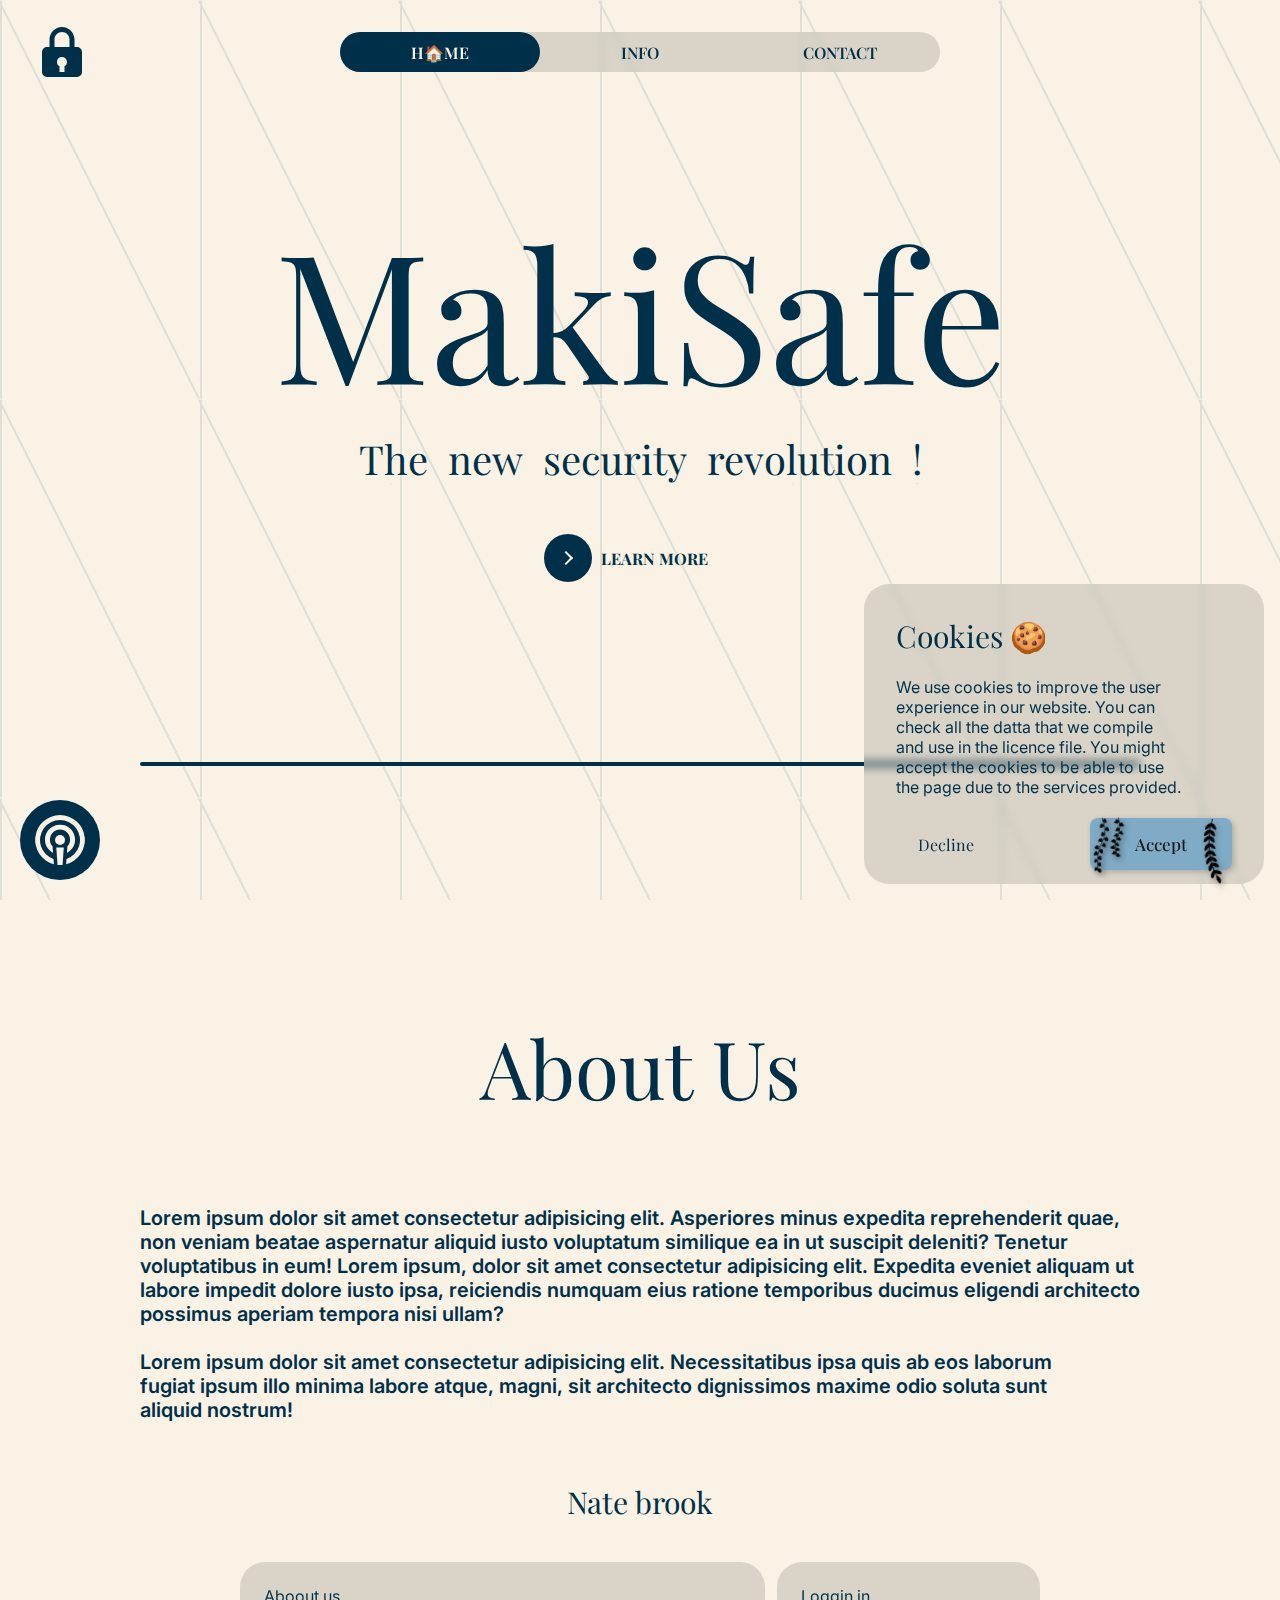
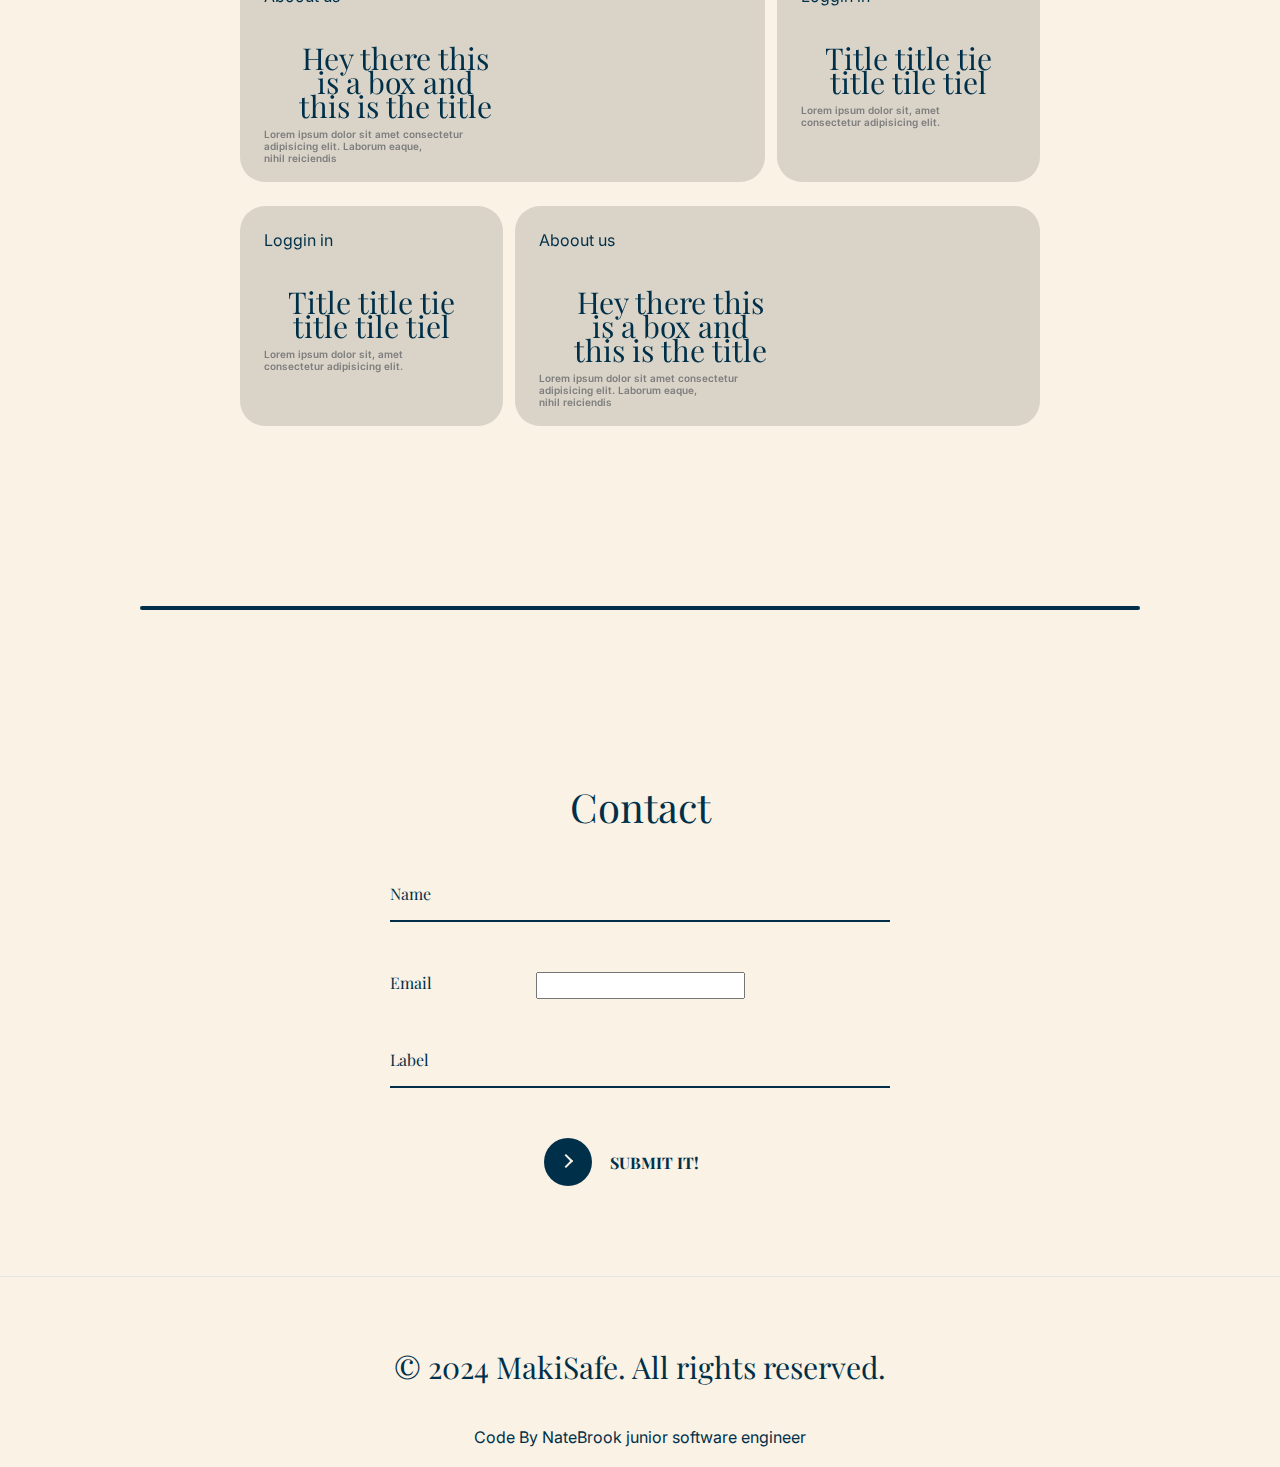
==== commit de25fce3: "Add files via upload" ====
--- a/index.html
+++ b/index.html
@@ -276,14 +276,14 @@
     <hr>
     <section class="contact" id="contactus">
       <h3>Contact</h3>
-      <form action="">
+      <form action="" netlify>
         <div class="input-container">
           <input type="text" id="input" required="">
           <label for="input" class="label">Name</label>
           <div class="underline"></div>
         </div>
         <div class="input-container">
-          <input type="text" id="input" required="">
+          <input type="email" id="input" required="">
           <label for="input" class="label">Email</label>
           <div class="underline"></div>
         </div>
